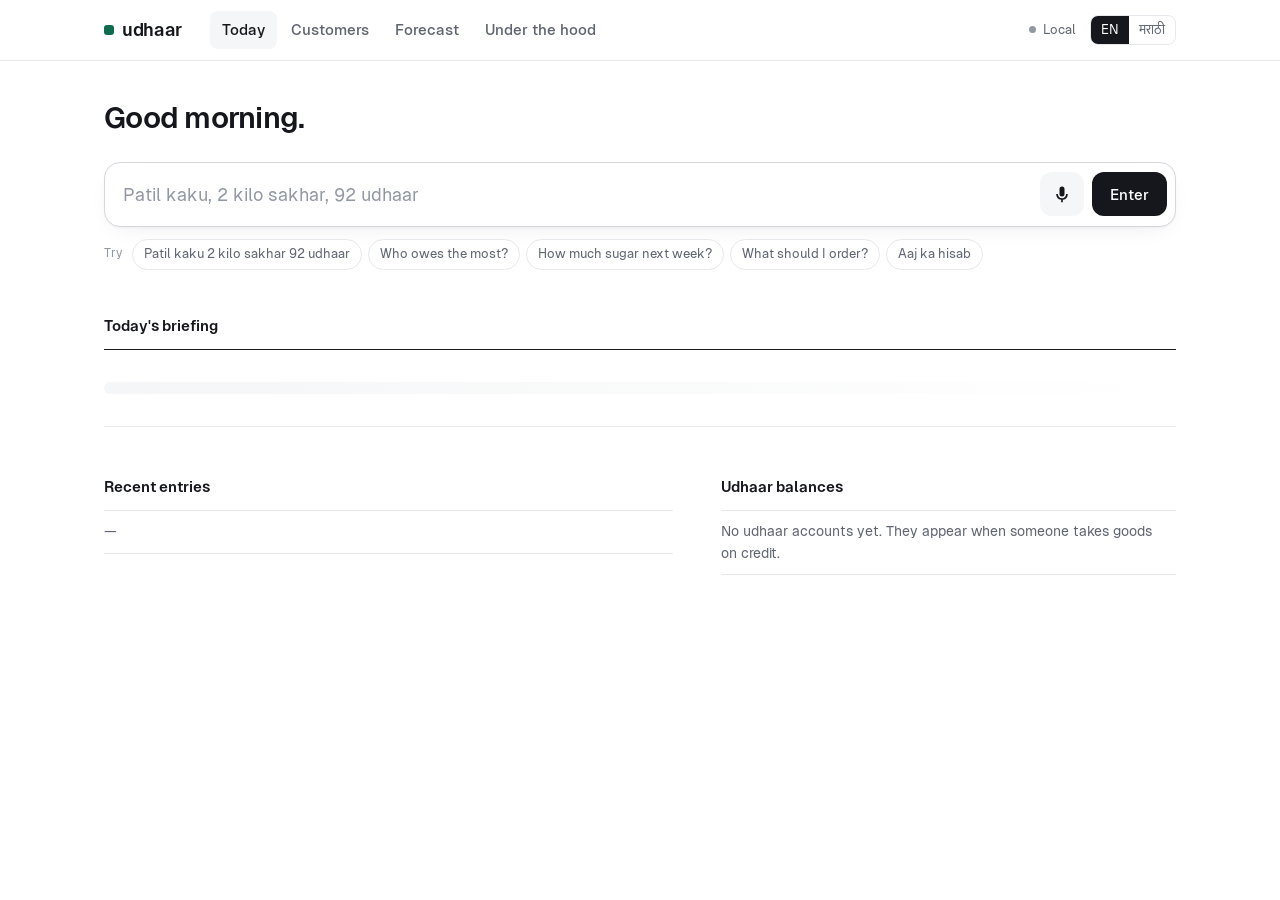
==== static/index.html @ 592fb3bd "first commit" ====
<!doctype html>
<html lang="en">
<head>
<meta charset="utf-8">
<meta name="viewport" content="width=device-width,initial-scale=1,viewport-fit=cover">
<meta name="theme-color" content="#ffffff">
<title>Udhaar</title>
<meta name="description" content="A local AI back-office for small shops. Speak entries, ask questions, get a daily briefing. Runs on the shop's own laptop.">
<link rel="icon" href="data:image/svg+xml,%3Csvg xmlns='http://www.w3.org/2000/svg' viewBox='0 0 32 32'%3E%3Crect x='6' y='6' width='20' height='20' rx='6' fill='%230F6B4F'/%3E%3C/svg%3E">
<link rel="stylesheet" href="/static/app.css">
</head>
<body>
<header class="bar">
  <div class="bar-in">
    <div class="word"><i></i>udhaar</div>
    <nav class="tabs" aria-label="Sections">
      <button data-view="today" aria-current="page" data-i18n="nav.today">Today</button>
      <button data-view="customers" data-i18n="nav.customers">Customers</button>
      <button data-view="forecast" data-i18n="nav.forecast">Forecast</button>
      <button data-view="hood" data-i18n="nav.hood">Under the hood</button>
    </nav>
    <div class="bar-r">
      <button class="local" id="localBtn" title="What runs where"><i class="dot" id="localDot"></i><span id="localText">Local</span></button>
      <div class="lang" role="group" aria-label="Language">
        <button data-lang="en" aria-pressed="true">EN</button><button data-lang="mr" aria-pressed="false">मराठी</button>
      </div>
    </div>
  </div>
</header>

<main>
  <div class="demo" id="demo" hidden data-i18n="demo"></div>

  <!-- TODAY -->
  <section class="view active" id="v-today">
    <h1 class="hello" id="hello"></h1>
    <div class="sub" id="todaySub"></div>

    <div class="cmd">
      <form id="cmd" autocomplete="off">
        <input id="q" aria-label="Write an entry or ask a question">
        <button type="button" class="mic" id="mic" aria-label="Speak">
          <svg viewBox="0 0 24 24" fill="currentColor"><path d="M12 15a3 3 0 0 0 3-3V6a3 3 0 0 0-6 0v6a3 3 0 0 0 3 3Zm5-3a5 5 0 0 1-10 0H5a7 7 0 0 0 6 6.92V22h2v-3.08A7 7 0 0 0 19 12h-2Z"/></svg>
        </button>
        <button class="go" id="goBtn" data-i18n="cmd.go">Enter</button>
      </form>
      <div class="hints" id="hints"></div>
      <div id="reply"></div>
    </div>

    <section class="brief">
      <h2 class="h"><span style="color:var(--ink);font-size:15px;font-weight:600" data-i18n="brief.title">Today's briefing</span><span id="briefMeta"></span></h2>
      <ol id="brief"><li><div class="skel" style="grid-column:1/-1"></div></li></ol>
    </section>

    <div class="two">
      <section>
        <h2 class="h"><span style="color:var(--ink);font-size:15px;font-weight:600" data-i18n="recent.title">Recent entries</span><span id="recentMeta"></span></h2>
        <ul class="list" id="recent"></ul>
      </section>
      <section>
        <h2 class="h"><span style="color:var(--ink);font-size:15px;font-weight:600" data-i18n="bal.title">Udhaar balances</span><span id="balMeta"></span></h2>
        <ul class="list bal" id="bal"></ul>
      </section>
    </div>
  </section>

  <!-- CUSTOMERS -->
  <section class="view" id="v-customers">
    <div class="cust">
      <div class="people">
        <input id="search" type="search" data-i18n-ph="cust.search">
        <div class="seg" role="group">
          <button data-sort="risk" aria-pressed="true" data-i18n="cust.risk">Risk</button>
          <button data-sort="due" aria-pressed="false" data-i18n="cust.due">Due</button>
          <button data-sort="name" aria-pressed="false" data-i18n="cust.name">Name</button>
        </div>
        <ul id="people"></ul>
      </div>
      <div id="detail"><div class="skel"></div><div class="skel"></div></div>
    </div>
  </section>

  <!-- FORECAST -->
  <section class="view" id="v-forecast">
    <div class="fc-head">
      <div><h1 class="hello" id="fcTitle"></h1><div class="sub" id="fcSub"></div></div>
      <button class="btn green" id="orderBtn" data-i18n="fc.order">Draft wholesaler order</button>
    </div>
    <div class="fc-grid">
      <div>
        <table class="t"><thead><tr id="fcHead"></tr></thead><tbody id="fcBody"></tbody></table>
        <div class="note" id="fcNote"></div>
      </div>
      <div class="stick">
        <h2 class="h" id="itemTitle"></h2>
        <div class="legend"><span><i></i><span data-i18n="fc.daily">Forecast per day</span></span><span><i class="dash"></i><span data-i18n="fc.usual">Usual day</span></span></div>
        <div id="itemChart"></div>
      </div>
    </div>
  </section>

  <!-- UNDER THE HOOD -->
  <section class="view" id="v-hood">
    <h1 class="hello" data-i18n="hood.title">What runs where</h1>
    <div class="sub" data-i18n="hood.sub">Every model is open. Everything except optional anonymous numbers stays on the shop's laptop.</div>
    <div class="steps" id="steps" style="margin-top:28px"></div>
    <div class="priv">
      <div><h2 class="h" data-i18n="hood.stays">Never leaves the laptop</h2><ul id="stays"></ul></div>
      <div><h2 class="h" data-i18n="hood.leaves">Can leave, only if you allow it</h2><ul id="leaves"></ul></div>
    </div>
    <div class="fc-grid">
      <div><h2 class="h" data-i18n="hood.bt">Tested on weeks the models never saw</h2><div id="bt"></div></div>
      <div><h2 class="h" data-i18n="hood.weeks">Week by week</h2>
        <div class="legend"><span><i></i><span data-i18n="w.cash">Cash sales</span></span><span><i style="background:var(--risk)"></i><span data-i18n="w.credit">Udhaar given</span></span><span><i style="background:var(--accent)"></i><span data-i18n="w.paid">Collected</span></span></div>
        <div id="weeks"></div></div>
    </div>
  </section>
</main>

<dialog id="dlg">
  <h3 id="dlgTitle"></h3><p id="dlgSub"></p>
  <textarea id="dlgText"></textarea>
  <div class="row"><button class="btn" id="dlgClose" data-i18n="dlg.close">Close</button><button class="btn" id="dlgCopy" data-i18n="dlg.copy">Copy</button><a class="btn green" id="dlgWa" target="_blank" rel="noopener" data-i18n="dlg.wa">Send on WhatsApp</a></div>
</dialog>
<div class="toast" id="toast" role="status"></div>
<script src="/static/app.js"></script>
</body>
</html>
---- static/app.css ----
/* Udhaar — minimal. One typeface, one accent, hairlines instead of boxes. */
@font-face{font-family:Geist;font-weight:400;font-display:swap;src:url(fonts/geist-sans-latin-400-normal.woff2) format("woff2")}
@font-face{font-family:Geist;font-weight:500;font-display:swap;src:url(fonts/geist-sans-latin-500-normal.woff2) format("woff2")}
@font-face{font-family:Geist;font-weight:600;font-display:swap;src:url(fonts/geist-sans-latin-600-normal.woff2) format("woff2")}
@font-face{font-family:Deva;font-weight:400;font-display:swap;src:url(fonts/mukta-devanagari-400-normal.woff2) format("woff2");unicode-range:U+0900-097F,U+200C-200D,U+20B9}
@font-face{font-family:Deva;font-weight:500;font-display:swap;src:url(fonts/mukta-devanagari-500-normal.woff2) format("woff2");unicode-range:U+0900-097F,U+200C-200D,U+20B9}
@font-face{font-family:Deva;font-weight:600;font-display:swap;src:url(fonts/mukta-devanagari-600-normal.woff2) format("woff2");unicode-range:U+0900-097F,U+200C-200D,U+20B9}

:root{
  --bg:#FFFFFF; --soft:#F5F6F7; --line:#E7E8EB; --line-2:#D5D7DC;
  --ink:#15171C; --ink-2:#5F6470; --ink-3:#9298A3;
  --accent:#0F6B4F; --accent-soft:#E7F2EE; --risk:#B8392B; --risk-soft:#FBEDEB; --warn:#9A6A00; --warn-soft:#FBF3E1;
  --r:12px; --font:Geist,Deva,"Segoe UI",system-ui,sans-serif;
}
*{box-sizing:border-box;margin:0;padding:0}
[hidden]{display:none!important}
html{background:var(--bg)}
body{font:15px/1.55 var(--font);color:var(--ink);-webkit-font-smoothing:antialiased;font-feature-settings:"ss01","tnum" 0}
button,input,textarea{font:inherit;color:inherit}
:focus-visible{outline:2px solid var(--accent);outline-offset:2px;border-radius:8px}
.tnum{font-variant-numeric:tabular-nums}
.muted{color:var(--ink-2)} .faint{color:var(--ink-3)}

/* ---------- top bar ---------- */
.bar{position:sticky;top:0;z-index:20;background:#ffffffe6;backdrop-filter:saturate(1.4) blur(10px);border-bottom:1px solid var(--line)}
.bar-in{max-width:1120px;margin:0 auto;padding:0 24px;height:60px;display:flex;align-items:center;gap:28px}
.word{font-weight:600;font-size:18px;letter-spacing:-.02em;display:flex;align-items:center;gap:8px}
.word i{width:10px;height:10px;border-radius:3px;background:var(--accent);display:inline-block}
nav.tabs{display:flex;gap:2px}
nav.tabs button{background:none;border:0;padding:7px 12px;border-radius:8px;color:var(--ink-2);cursor:pointer;font-weight:500}
nav.tabs button:hover{color:var(--ink);background:var(--soft)}
nav.tabs button[aria-current="page"]{color:var(--ink);background:var(--soft)}
.bar-r{margin-left:auto;display:flex;align-items:center;gap:14px}
.local{display:flex;align-items:center;gap:7px;font-size:13px;color:var(--ink-2);cursor:pointer;background:none;border:0}
.dot{width:7px;height:7px;border-radius:50%;background:var(--ink-3);flex:none}
.dot.on{background:var(--accent)} .dot.cloud{background:#C99A2E} .dot.off{background:var(--line-2)}
.lang{display:flex;border:1px solid var(--line);border-radius:8px;overflow:hidden}
.lang button{background:none;border:0;padding:4px 10px;font-size:13px;cursor:pointer;color:var(--ink-2)}
.lang button[aria-pressed="true"]{background:var(--ink);color:#fff}

main{max-width:1120px;margin:0 auto;padding:40px 24px 96px}
.view{display:none}.view.active{display:block}
.demo{font-size:13px;color:var(--ink-2);background:var(--soft);border-radius:8px;padding:8px 12px;margin-bottom:28px}
.demo b{color:var(--ink);font-weight:600}
h1.hello{font-size:30px;line-height:1.15;font-weight:600;letter-spacing:-.025em}
.sub{color:var(--ink-2);margin-top:4px}
h2.h{font-size:15px;font-weight:600;letter-spacing:-.005em;margin-bottom:12px;display:flex;justify-content:space-between;align-items:baseline;gap:12px}
h2.h span{font-weight:400;color:var(--ink-3);font-size:13px}

/* ---------- command ---------- */
.cmd{margin:26px 0 12px;position:relative}
.cmd form{display:flex;align-items:center;gap:8px;border:1px solid var(--line-2);border-radius:16px;padding:8px 8px 8px 18px;background:#fff;
  box-shadow:0 1px 2px #15171c0a,0 8px 24px -12px #15171c1f;transition:border-color .15s,box-shadow .15s}
.cmd form:focus-within{border-color:var(--ink);box-shadow:0 1px 2px #15171c0a,0 10px 28px -12px #15171c33}
.cmd input{flex:1;min-width:0;border:0;outline:0;font-size:18px;padding:10px 0;background:transparent}
.cmd input::placeholder{color:var(--ink-3)}
.mic{width:44px;height:44px;border-radius:12px;border:0;background:var(--soft);display:grid;place-items:center;cursor:pointer;flex:none;position:relative}
.mic svg{width:20px;height:20px}
.mic:hover{background:var(--line)}
.mic.rec{background:var(--risk);color:#fff}
.mic.rec::after{content:"";position:absolute;inset:-4px;border-radius:15px;border:2px solid var(--risk);opacity:.5;animation:ring 1.2s ease-out infinite}
@keyframes ring{to{inset:-10px;opacity:0}}
.go{height:44px;padding:0 18px;border-radius:12px;border:0;background:var(--ink);color:#fff;font-weight:500;cursor:pointer;flex:none}
.go:disabled{opacity:.4;cursor:default}
.hints{display:flex;gap:6px;flex-wrap:wrap;margin-top:12px}
.hints button{border:1px solid var(--line);background:#fff;border-radius:999px;padding:4px 11px;font-size:13px;color:var(--ink-2);cursor:pointer}
.hints button:hover{border-color:var(--line-2);color:var(--ink)}
.hints .k{font-size:12px;color:var(--ink-3);padding:5px 4px 0 0}

/* response */
.reply{margin-top:18px;border:1px solid var(--line);border-radius:var(--r);padding:16px 18px;animation:in .22s ease-out}
@keyframes in{from{opacity:0;transform:translateY(4px)}}
.reply .q{font-size:13px;color:var(--ink-3);margin-bottom:6px;display:flex;justify-content:space-between;gap:12px}
.reply .a{font-size:17px;line-height:1.45}
.reply table{width:100%;border-collapse:collapse;margin-top:10px;font-size:14px}
.reply td{padding:7px 0;border-top:1px solid var(--line)}
.reply td:not(:first-child){text-align:right}
.reply .acts{display:flex;gap:8px;margin-top:12px}
.entry-line{display:flex;align-items:center;gap:10px;flex-wrap:wrap;font-size:16px}
.chip{display:inline-flex;align-items:center;gap:5px;font-size:13px;border-radius:6px;padding:2px 8px;background:var(--soft);color:var(--ink-2)}
.tag{font-size:12px;font-weight:500;border-radius:6px;padding:2px 7px}
.tag.credit{background:var(--risk-soft);color:var(--risk)} .tag.payment{background:var(--accent-soft);color:var(--accent)} .tag.sale{background:var(--soft);color:var(--ink-2)}
.btn{border:1px solid var(--line-2);background:#fff;border-radius:9px;padding:7px 13px;font-weight:500;cursor:pointer;font-size:14px;white-space:nowrap;text-decoration:none;display:inline-block;color:var(--ink)}
.btn:hover{border-color:var(--ink)}
.btn.primary{background:var(--ink);color:#fff;border-color:var(--ink)}
.btn.green{background:var(--accent);border-color:var(--accent);color:#fff}
.btn.link{border:0;padding:7px 4px;color:var(--ink-2)}
.btn.link:hover{color:var(--ink)}

/* ---------- briefing ---------- */
.brief{margin-top:44px}
.brief ol{list-style:none;border-top:1px solid var(--ink)}
.brief li{display:grid;grid-template-columns:110px 1fr auto;gap:20px;align-items:start;padding:18px 0;border-bottom:1px solid var(--line)}
.brief .kind{font-size:13px;color:var(--ink-3);padding-top:2px}
.brief .t{font-size:17px;font-weight:500;letter-spacing:-.01em}
.brief .b{color:var(--ink-2);margin-top:2px}
.brief .names{display:flex;gap:6px;flex-wrap:wrap;margin-top:8px}
.brief .names button{border:0;background:var(--soft);border-radius:6px;padding:2px 8px;font-size:13px;cursor:pointer}
.brief .names button:hover{background:var(--line)}

.two{display:grid;grid-template-columns:1.25fr 1fr;gap:48px;margin-top:48px}
.list{list-style:none;border-top:1px solid var(--line)}
.list li{display:grid;grid-template-columns:52px 1fr auto;gap:12px;align-items:baseline;padding:10px 0;border-bottom:1px solid var(--line);font-size:14px}
.list .time{color:var(--ink-3);font-size:13px}
.list .nm{font-weight:500}
.list .what{color:var(--ink-2)}
.list .amt{font-weight:500;text-align:right}
.amt.credit{color:var(--risk)} .amt.payment{color:var(--accent)}
.list li .x{opacity:0;border:0;background:none;color:var(--ink-3);cursor:pointer;margin-left:8px}
.list li:hover .x{opacity:1}
.bal li{grid-template-columns:1fr auto auto;cursor:pointer}
.bal li:hover .nm{text-decoration:underline;text-underline-offset:3px;text-decoration-color:var(--line-2)}
.pill{font-size:12px;font-weight:500;border-radius:999px;padding:1px 8px;white-space:nowrap}
.pill.high{background:var(--risk-soft);color:var(--risk)} .pill.watch{background:var(--warn-soft);color:var(--warn)} .pill.ok{background:var(--accent-soft);color:var(--accent)}
.empty{padding:24px 0;color:var(--ink-2)}

/* ---------- customers ---------- */
.cust{display:grid;grid-template-columns:300px 1fr;gap:48px;align-items:start}
.people{position:sticky;top:84px}
.people input{width:100%;border:1px solid var(--line-2);border-radius:10px;padding:9px 12px;margin-bottom:10px}
.seg{display:flex;gap:4px;margin-bottom:10px}
.seg button{border:1px solid var(--line);background:#fff;border-radius:7px;padding:3px 10px;font-size:13px;cursor:pointer;color:var(--ink-2)}
.seg button[aria-pressed="true"]{background:var(--ink);border-color:var(--ink);color:#fff}
.people ul{list-style:none;max-height:calc(100vh - 220px);overflow:auto;border-top:1px solid var(--line)}
.people li button{width:100%;display:flex;align-items:center;gap:10px;text-align:left;border:0;background:none;padding:10px 8px;border-bottom:1px solid var(--line);cursor:pointer}
.people li button:hover{background:var(--soft)}
.people li button[aria-current="true"]{background:var(--soft)}
.people .pn{flex:1;font-weight:500}
.people .pd{font-variant-numeric:tabular-nums}
.d-head{display:flex;justify-content:space-between;align-items:flex-end;gap:20px;flex-wrap:wrap;padding-bottom:20px;border-bottom:1px solid var(--line)}
.d-head h1{font-size:30px;font-weight:600;letter-spacing:-.025em;line-height:1.1}
.d-due{text-align:right}
.d-due span{font-size:13px;color:var(--ink-2)}
.d-due b{display:block;font-size:30px;font-weight:600;letter-spacing:-.02em}
.risk{display:grid;grid-template-columns:auto 1fr;gap:28px;padding:24px 0;border-bottom:1px solid var(--line)}
.score b{display:block;font-size:44px;font-weight:600;letter-spacing:-.03em;line-height:1}
.score span{font-size:13px;color:var(--ink-2);display:block;max-width:160px;margin-top:6px}
.meter{height:6px;border-radius:99px;background:var(--soft);margin-top:12px;width:160px;overflow:hidden}
.meter i{display:block;height:100%;border-radius:99px}
.why h3{font-size:13px;font-weight:500;color:var(--ink-3);margin-bottom:6px}
.why ul{list-style:none;display:grid;gap:6px}
.why li{display:flex;gap:10px}
.why li::before{content:"";width:6px;height:6px;border-radius:50%;margin-top:9px;flex:none;background:var(--ink-3)}
.why li.bad::before{background:var(--risk)} .why li.good::before{background:var(--accent)}
.why .note{font-size:12px;color:var(--ink-3);margin-top:10px}
.facts{display:flex;gap:40px;padding:20px 0;flex-wrap:wrap}
.facts div{font-size:13px;color:var(--ink-2)}
.facts b{display:block;font-size:20px;font-weight:600;color:var(--ink);letter-spacing:-.01em}
.d-actions{display:flex;gap:8px;margin:4px 0 24px}
svg.chart{width:100%;height:auto;display:block;overflow:visible}
svg.chart text{font:12px var(--font);fill:var(--ink-3)}
.sect{margin-top:28px}

/* ---------- forecast ---------- */
.fc-head{display:flex;justify-content:space-between;align-items:flex-end;gap:20px;flex-wrap:wrap;margin-bottom:28px}
.fc-grid{display:grid;grid-template-columns:1.2fr 1fr;gap:48px;align-items:start}
table.t{width:100%;border-collapse:collapse;font-size:14px}
table.t th{font-weight:500;color:var(--ink-3);font-size:12px;text-align:right;padding:8px 10px;border-bottom:1px solid var(--ink)}
table.t th:first-child,table.t td:first-child{text-align:left;padding-left:0}
table.t td{padding:10px;border-bottom:1px solid var(--line);text-align:right}
table.t tbody tr{cursor:pointer}
table.t tbody tr:hover td{background:var(--soft)}
table.t tr[aria-selected="true"] td{background:var(--soft)}
table.t td.item{text-transform:capitalize;font-weight:500}
.up{color:var(--accent);font-weight:500} .down{color:var(--ink-3)}
.stick{position:sticky;top:84px}
.legend{display:flex;gap:16px;font-size:12px;color:var(--ink-2);margin:0 0 8px}
.legend i{display:inline-block;width:14px;height:2px;margin-right:6px;vertical-align:middle;background:var(--ink)}
.legend i.dash{background:repeating-linear-gradient(90deg,var(--ink-3) 0 4px,transparent 4px 7px)}
.note{font-size:12px;color:var(--ink-3);margin-top:10px}

/* ---------- under the hood ---------- */
.steps{display:grid;grid-template-columns:repeat(5,1fr);border-top:1px solid var(--ink);margin-bottom:48px}
.step{padding:16px 16px 18px 0;border-right:1px solid var(--line);margin-right:16px}
.step:last-child{border-right:0}
.step .w{display:flex;align-items:center;gap:6px;font-size:12px;color:var(--ink-3)}
.step h3{font-size:16px;font-weight:600;margin:8px 0 2px}
.step p{font-size:13px;color:var(--ink-2)}
.priv{display:grid;grid-template-columns:1fr 1fr;gap:48px;margin-bottom:48px}
.priv ul{list-style:none;border-top:1px solid var(--line)}
.priv li{padding:11px 0;border-bottom:1px solid var(--line);color:var(--ink-2)}
.priv li b{color:var(--ink);font-weight:500}
.priv code{font:12px ui-monospace,Consolas,monospace;background:var(--soft);padding:1px 5px;border-radius:4px}
.best{color:var(--accent);font-weight:600}
table.t caption{caption-side:bottom;text-align:left;font-size:12px;color:var(--ink-3);padding-top:8px}
table.t.static tbody tr{cursor:default}
table.t.static tbody tr:hover td{background:none}

/* ---------- dialog / toast ---------- */
dialog{border:0;border-radius:16px;padding:22px;width:min(460px,calc(100% - 32px));color:var(--ink);box-shadow:0 30px 70px -20px #15171c66}
dialog::backdrop{background:#15171c55}
dialog h3{font-size:18px;font-weight:600}
dialog p{color:var(--ink-2);font-size:13px;margin-top:2px}
dialog textarea{width:100%;min-height:150px;border:1px solid var(--line-2);border-radius:10px;padding:12px;margin:14px 0;resize:vertical;font-size:15px;line-height:1.5}
dialog .row{display:flex;justify-content:flex-end;gap:8px}
.toast{position:fixed;left:50%;bottom:24px;transform:translate(-50%,12px);opacity:0;pointer-events:none;background:var(--ink);color:#fff;padding:9px 14px;border-radius:10px;font-size:14px;transition:.18s;z-index:50;display:flex;align-items:center;gap:12px}
.toast.show{opacity:1;transform:translate(-50%,0);pointer-events:auto}
.toast button{background:none;border:0;color:#9FE3C9;font-weight:500;cursor:pointer}
.skel{height:12px;border-radius:6px;background:linear-gradient(90deg,var(--soft),#fff,var(--soft));background-size:200% 100%;animation:sh 1.2s infinite;margin:14px 0}
@keyframes sh{to{background-position:-200% 0}}

/* ---------- responsive ---------- */
@media (max-width:980px){
  .two,.fc-grid,.priv{grid-template-columns:1fr;gap:36px}
  .cust{grid-template-columns:1fr;gap:28px}
  .people{position:static} .people ul{max-height:320px}
  .steps{grid-template-columns:1fr}
  .step{border-right:0;border-bottom:1px solid var(--line);margin-right:0}
  .stick{position:static}
}
@media (max-width:720px){
  .bar{backdrop-filter:none;background:#fff} /* a filter would trap the fixed tab bar inside the header */
  .bar-in{padding:0 16px;gap:12px}
  nav.tabs{position:fixed;left:0;right:0;bottom:0;background:#fff;border-top:1px solid var(--line);padding:6px 8px calc(6px + env(safe-area-inset-bottom));justify-content:space-around;z-index:30}
  nav.tabs button{font-size:13px;padding:8px 6px}
  .local span{display:none}
  main{padding:24px 16px 110px}
  h1.hello{font-size:24px}
  .cmd input{font-size:16px}
  .go{display:none}
  .brief li{grid-template-columns:1fr;gap:6px}
  .brief li .act{margin-top:6px}
  .risk{grid-template-columns:1fr}
  .d-due{text-align:left}
}
@media (prefers-reduced-motion:reduce){*,*::before,*::after{animation:none!important;transition:none!important}}
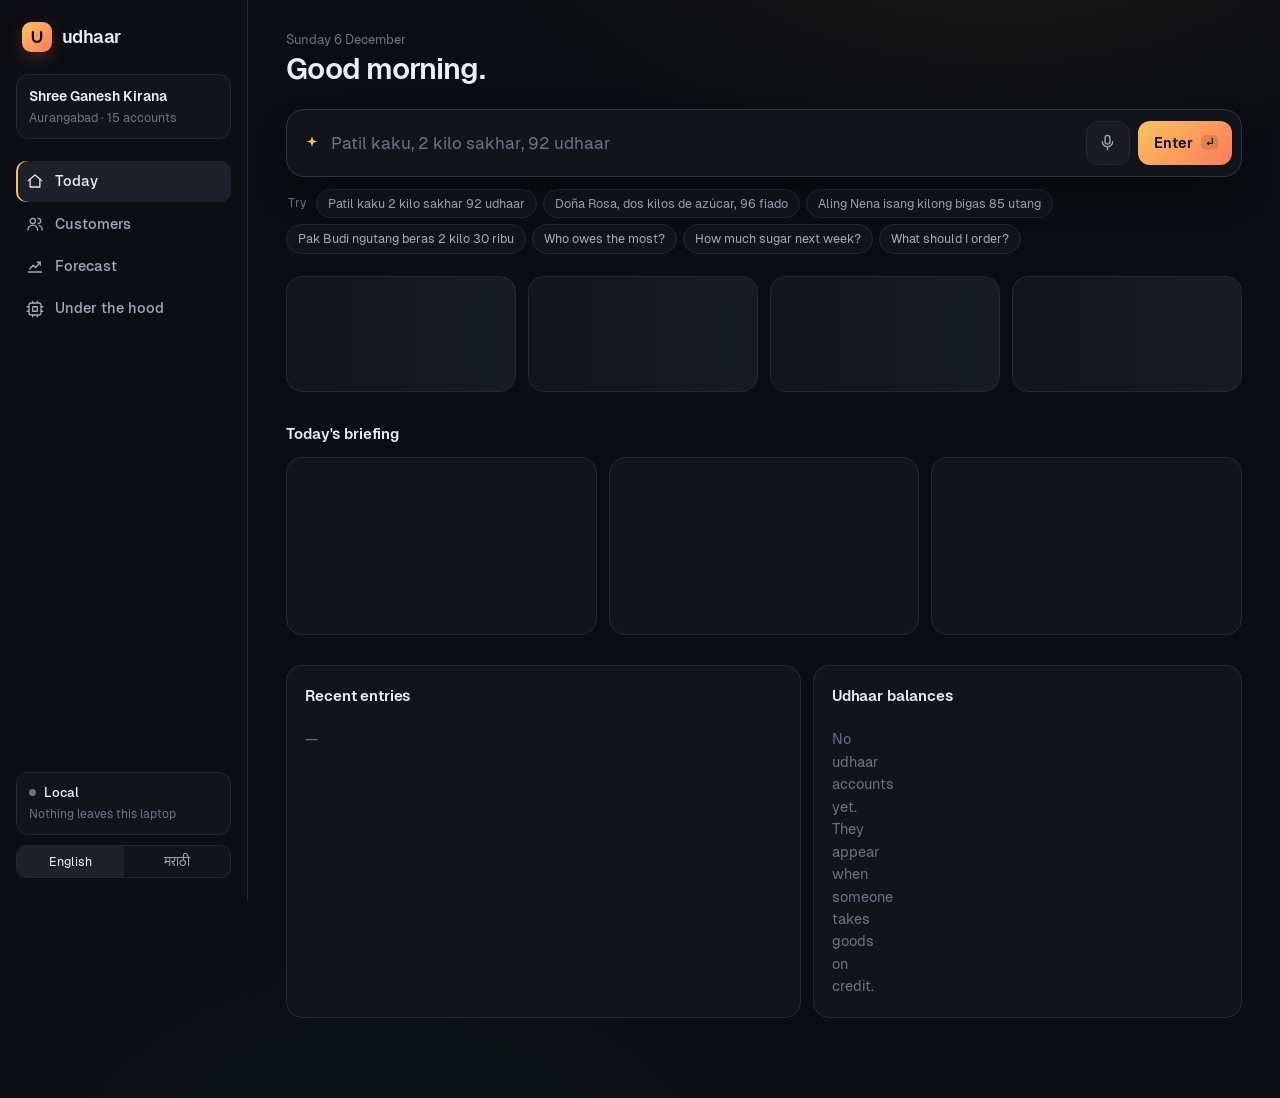
==== commit 8cfba12e: "Udhaar: voice khata for kirana shops" ====
--- a/static/index.html
+++ b/static/index.html
@@ -3,125 +3,156 @@
 <head>
 <meta charset="utf-8">
 <meta name="viewport" content="width=device-width,initial-scale=1,viewport-fit=cover">
-<meta name="theme-color" content="#ffffff">
+<meta name="theme-color" content="#0B0D12">
+<meta name="color-scheme" content="dark">
 <title>Udhaar</title>
-<meta name="description" content="A local AI back-office for small shops. Speak entries, ask questions, get a daily briefing. Runs on the shop's own laptop.">
-<link rel="icon" href="data:image/svg+xml,%3Csvg xmlns='http://www.w3.org/2000/svg' viewBox='0 0 32 32'%3E%3Crect x='6' y='6' width='20' height='20' rx='6' fill='%230F6B4F'/%3E%3C/svg%3E">
+<meta name="description" content="A local AI back-office for the world's corner shops. Speak entries, ask questions, get a daily briefing. Runs on the shop's own laptop.">
+<link rel="icon" href="data:image/svg+xml,%3Csvg xmlns='http://www.w3.org/2000/svg' viewBox='0 0 32 32'%3E%3Cdefs%3E%3ClinearGradient id='g' x1='0' y1='0' x2='1' y2='1'%3E%3Cstop offset='0' stop-color='%23F7C35F'/%3E%3Cstop offset='1' stop-color='%23FF7A59'/%3E%3C/linearGradient%3E%3C/defs%3E%3Crect width='32' height='32' rx='9' fill='url(%23g)'/%3E%3Cpath d='M10 9v8a6 6 0 0 0 12 0V9' fill='none' stroke='%230B0D12' stroke-width='3.2' stroke-linecap='round'/%3E%3C/svg%3E">
 <link rel="stylesheet" href="/static/app.css">
 </head>
 <body>
-<header class="bar">
-  <div class="bar-in">
-    <div class="word"><i></i>udhaar</div>
+<div class="app">
+  <!-- SIDEBAR -->
+  <aside class="side">
+    <div class="brand">
+      <span class="logo" aria-hidden="true"><svg viewBox="0 0 32 32"><path d="M10 9v8a6 6 0 0 0 12 0V9"/></svg></span>
+      <span class="wordmark">udhaar</span>
+    </div>
+
+    <div class="shop">
+      <div class="shop-name" id="shopName">Shree Ganesh Kirana</div>
+      <div class="shop-meta" id="shopMeta">Aurangabad · 15 accounts</div>
+    </div>
+
     <nav class="tabs" aria-label="Sections">
-      <button data-view="today" aria-current="page" data-i18n="nav.today">Today</button>
-      <button data-view="customers" data-i18n="nav.customers">Customers</button>
-      <button data-view="forecast" data-i18n="nav.forecast">Forecast</button>
-      <button data-view="hood" data-i18n="nav.hood">Under the hood</button>
+      <button data-view="today" aria-current="page"><svg viewBox="0 0 24 24"><path d="M3 11.5 12 4l9 7.5"/><path d="M5.5 10v10h13V10"/></svg><span data-i18n="nav.today">Today</span></button>
+      <button data-view="customers"><svg viewBox="0 0 24 24"><circle cx="9" cy="8" r="3.5"/><path d="M2.5 20a6.5 6.5 0 0 1 13 0"/><path d="M16 4.5a3.5 3.5 0 0 1 0 7M18 14a6 6 0 0 1 3.5 6"/></svg><span data-i18n="nav.customers">Customers</span></button>
+      <button data-view="forecast"><svg viewBox="0 0 24 24"><path d="M3 20h18"/><path d="M5 16l4.5-5 3.5 3 6-7"/><path d="M15 7h4v4"/></svg><span data-i18n="nav.forecast">Forecast</span></button>
+      <button data-view="hood"><svg viewBox="0 0 24 24"><rect x="4" y="4" width="16" height="16" rx="3"/><path d="M9 9h6v6H9zM9 1.5V4M15 1.5V4M9 20v2.5M15 20v2.5M1.5 9H4M1.5 15H4M20 9h2.5M20 15h2.5"/></svg><span data-i18n="nav.hood">Under the hood</span></button>
     </nav>
-    <div class="bar-r">
-      <button class="local" id="localBtn" title="What runs where"><i class="dot" id="localDot"></i><span id="localText">Local</span></button>
+
+    <div class="side-foot">
+      <button class="engine" id="localBtn" title="What runs where">
+        <span class="engine-row"><i class="dot" id="localDot"></i><span id="localText">Local</span></span>
+        <span class="engine-sub" id="engineSub">Nothing leaves this laptop</span>
+      </button>
       <div class="lang" role="group" aria-label="Language">
-        <button data-lang="en" aria-pressed="true">EN</button><button data-lang="mr" aria-pressed="false">मराठी</button>
+        <button data-lang="en" aria-pressed="true">English</button><button data-lang="mr" aria-pressed="false">मराठी</button>
       </div>
     </div>
-  </div>
-</header>
+  </aside>
 
-<main>
-  <div class="demo" id="demo" hidden data-i18n="demo"></div>
+  <main>
+    <div class="demo" id="demo" hidden data-i18n="demo"></div>
 
-  <!-- TODAY -->
-  <section class="view active" id="v-today">
-    <h1 class="hello" id="hello"></h1>
-    <div class="sub" id="todaySub"></div>
+    <!-- TODAY -->
+    <section class="view active" id="v-today">
+      <header class="head">
+        <div>
+          <div class="date" id="today"></div>
+          <h1 class="hello" id="hello"></h1>
+        </div>
+        <div class="chips" id="headChips"></div>
+      </header>
 
-    <div class="cmd">
-      <form id="cmd" autocomplete="off">
-        <input id="q" aria-label="Write an entry or ask a question">
-        <button type="button" class="mic" id="mic" aria-label="Speak">
-          <svg viewBox="0 0 24 24" fill="currentColor"><path d="M12 15a3 3 0 0 0 3-3V6a3 3 0 0 0-6 0v6a3 3 0 0 0 3 3Zm5-3a5 5 0 0 1-10 0H5a7 7 0 0 0 6 6.92V22h2v-3.08A7 7 0 0 0 19 12h-2Z"/></svg>
-        </button>
-        <button class="go" id="goBtn" data-i18n="cmd.go">Enter</button>
-      </form>
-      <div class="hints" id="hints"></div>
+      <div class="cmd" id="cmdWrap">
+        <form id="cmd" autocomplete="off">
+          <span class="spark" aria-hidden="true"><svg viewBox="0 0 24 24"><path d="M12 3l1.8 5.2L19 10l-5.2 1.8L12 17l-1.8-5.2L5 10l5.2-1.8z"/></svg></span>
+          <input id="q" aria-label="Write an entry or ask a question">
+          <button type="button" class="mic" id="mic" aria-label="Speak">
+            <svg viewBox="0 0 24 24"><rect x="9" y="3" width="6" height="11" rx="3"/><path d="M5.5 11a6.5 6.5 0 0 0 13 0M12 17.5V21"/></svg>
+            <span class="bars" aria-hidden="true"><i></i><i></i><i></i><i></i></span>
+          </button>
+          <button class="go" id="goBtn"><span data-i18n="cmd.go">Enter</span><kbd>↵</kbd></button>
+        </form>
+        <div class="hints" id="hints"></div>
+      </div>
       <div id="reply"></div>
-    </div>
 
-    <section class="brief">
-      <h2 class="h"><span style="color:var(--ink);font-size:15px;font-weight:600" data-i18n="brief.title">Today's briefing</span><span id="briefMeta"></span></h2>
-      <ol id="brief"><li><div class="skel" style="grid-column:1/-1"></div></li></ol>
+      <div class="kpis" id="kpis">
+        <div class="kpi skel-k"></div><div class="kpi skel-k"></div><div class="kpi skel-k"></div><div class="kpi skel-k"></div>
+      </div>
+
+      <section class="block">
+        <div class="block-h"><h2 data-i18n="brief.title">Today's briefing</h2><span class="muted" id="briefMeta"></span></div>
+        <div class="brief" id="brief"><div class="card skel-k"></div><div class="card skel-k"></div><div class="card skel-k"></div></div>
+      </section>
+
+      <div class="two">
+        <section class="card pad">
+          <div class="block-h"><h2 data-i18n="recent.title">Recent entries</h2><span class="muted" id="recentMeta"></span></div>
+          <ul class="feed" id="recent"></ul>
+        </section>
+        <section class="card pad">
+          <div class="block-h"><h2 data-i18n="bal.title">Udhaar balances</h2><span class="muted" id="balMeta"></span></div>
+          <ul class="bal" id="bal"></ul>
+        </section>
+      </div>
     </section>
 
-    <div class="two">
-      <section>
-        <h2 class="h"><span style="color:var(--ink);font-size:15px;font-weight:600" data-i18n="recent.title">Recent entries</span><span id="recentMeta"></span></h2>
-        <ul class="list" id="recent"></ul>
-      </section>
-      <section>
-        <h2 class="h"><span style="color:var(--ink);font-size:15px;font-weight:600" data-i18n="bal.title">Udhaar balances</span><span id="balMeta"></span></h2>
-        <ul class="list bal" id="bal"></ul>
-      </section>
-    </div>
-  </section>
+    <!-- CUSTOMERS -->
+    <section class="view" id="v-customers">
+      <header class="head"><div><div class="date" data-i18n="cust.kicker">Credit accounts</div><h1 class="hello" data-i18n="nav.customers">Customers</h1></div></header>
+      <div class="cust">
+        <div class="card people">
+          <div class="search"><svg viewBox="0 0 24 24"><circle cx="11" cy="11" r="6.5"/><path d="m20 20-4.2-4.2"/></svg><input id="search" type="search" data-i18n-ph="cust.search"></div>
+          <div class="seg" role="group">
+            <button data-sort="risk" aria-pressed="true" data-i18n="cust.risk">Risk</button>
+            <button data-sort="due" aria-pressed="false" data-i18n="cust.due">Due</button>
+            <button data-sort="name" aria-pressed="false" data-i18n="cust.name">Name</button>
+          </div>
+          <ul id="people"></ul>
+        </div>
+        <div class="card pad-l" id="detail"><div class="skel"></div><div class="skel"></div></div>
+      </div>
+    </section>
 
-  <!-- CUSTOMERS -->
-  <section class="view" id="v-customers">
-    <div class="cust">
-      <div class="people">
-        <input id="search" type="search" data-i18n-ph="cust.search">
-        <div class="seg" role="group">
-          <button data-sort="risk" aria-pressed="true" data-i18n="cust.risk">Risk</button>
-          <button data-sort="due" aria-pressed="false" data-i18n="cust.due">Due</button>
-          <button data-sort="name" aria-pressed="false" data-i18n="cust.name">Name</button>
+    <!-- FORECAST -->
+    <section class="view" id="v-forecast">
+      <header class="head">
+        <div><div class="date" data-i18n="fc.kicker">Stock plan · TabPFN</div><h1 class="hello" id="fcTitle"></h1><div class="sub" id="fcSub"></div></div>
+        <button class="btn primary" id="orderBtn"><svg viewBox="0 0 24 24"><path d="M4 5h2l2 11h10l2-8H7"/><circle cx="10" cy="20" r="1.3"/><circle cx="17" cy="20" r="1.3"/></svg><span data-i18n="fc.order">Draft wholesaler order</span></button>
+      </header>
+      <div class="fc-grid">
+        <div class="card">
+          <table class="t"><thead><tr id="fcHead"></tr></thead><tbody id="fcBody"></tbody></table>
+          <div class="note pad-x" id="fcNote"></div>
         </div>
-        <ul id="people"></ul>
+        <div class="card pad stick">
+          <div class="block-h"><h2 id="itemTitle"></h2></div>
+          <div class="legend"><span><i class="lg-f"></i><span data-i18n="fc.daily">Forecast per day</span></span><span><i class="dash"></i><span data-i18n="fc.usual">Usual day</span></span></div>
+          <div id="itemChart"></div>
+        </div>
       </div>
-      <div id="detail"><div class="skel"></div><div class="skel"></div></div>
-    </div>
-  </section>
+    </section>
 
-  <!-- FORECAST -->
-  <section class="view" id="v-forecast">
-    <div class="fc-head">
-      <div><h1 class="hello" id="fcTitle"></h1><div class="sub" id="fcSub"></div></div>
-      <button class="btn green" id="orderBtn" data-i18n="fc.order">Draft wholesaler order</button>
-    </div>
-    <div class="fc-grid">
-      <div>
-        <table class="t"><thead><tr id="fcHead"></tr></thead><tbody id="fcBody"></tbody></table>
-        <div class="note" id="fcNote"></div>
+    <!-- UNDER THE HOOD -->
+    <section class="view" id="v-hood">
+      <header class="head"><div><div class="date" data-i18n="hood.kicker">Open models, one laptop</div><h1 class="hello" data-i18n="hood.title">What runs where</h1><div class="sub" data-i18n="hood.sub"></div></div></header>
+      <div class="steps" id="steps"></div>
+      <div class="priv">
+        <div class="card pad"><div class="block-h"><h2 data-i18n="hood.stays">Never leaves the laptop</h2></div><ul class="plist" id="stays"></ul></div>
+        <div class="card pad"><div class="block-h"><h2 data-i18n="hood.leaves">Can leave, only if you allow it</h2></div><ul class="plist" id="leaves"></ul></div>
       </div>
-      <div class="stick">
-        <h2 class="h" id="itemTitle"></h2>
-        <div class="legend"><span><i></i><span data-i18n="fc.daily">Forecast per day</span></span><span><i class="dash"></i><span data-i18n="fc.usual">Usual day</span></span></div>
-        <div id="itemChart"></div>
+      <div class="fc-grid">
+        <div class="card pad"><div class="block-h"><h2 data-i18n="hood.bt">Tested on weeks the models never saw</h2></div><div id="bt"></div></div>
+        <div class="card pad"><div class="block-h"><h2 data-i18n="hood.weeks">Week by week</h2></div>
+          <div class="legend"><span><i style="background:var(--ink-2)"></i><span data-i18n="w.cash">Cash sales</span></span><span><i style="background:var(--risk)"></i><span data-i18n="w.credit">Udhaar given</span></span><span><i style="background:var(--accent)"></i><span data-i18n="w.paid">Collected</span></span></div>
+          <div id="weeks"></div></div>
       </div>
-    </div>
-  </section>
-
-  <!-- UNDER THE HOOD -->
-  <section class="view" id="v-hood">
-    <h1 class="hello" data-i18n="hood.title">What runs where</h1>
-    <div class="sub" data-i18n="hood.sub">Every model is open. Everything except optional anonymous numbers stays on the shop's laptop.</div>
-    <div class="steps" id="steps" style="margin-top:28px"></div>
-    <div class="priv">
-      <div><h2 class="h" data-i18n="hood.stays">Never leaves the laptop</h2><ul id="stays"></ul></div>
-      <div><h2 class="h" data-i18n="hood.leaves">Can leave, only if you allow it</h2><ul id="leaves"></ul></div>
-    </div>
-    <div class="fc-grid">
-      <div><h2 class="h" data-i18n="hood.bt">Tested on weeks the models never saw</h2><div id="bt"></div></div>
-      <div><h2 class="h" data-i18n="hood.weeks">Week by week</h2>
-        <div class="legend"><span><i></i><span data-i18n="w.cash">Cash sales</span></span><span><i style="background:var(--risk)"></i><span data-i18n="w.credit">Udhaar given</span></span><span><i style="background:var(--accent)"></i><span data-i18n="w.paid">Collected</span></span></div>
-        <div id="weeks"></div></div>
-    </div>
-  </section>
-</main>
+    </section>
+  </main>
+</div>
 
 <dialog id="dlg">
-  <h3 id="dlgTitle"></h3><p id="dlgSub"></p>
+  <div class="dlg-h"><h3 id="dlgTitle"></h3>
+    <select id="dlgLang" aria-label="Reminder language">
+      <option value="marathi">मराठी</option><option value="hindi">हिंदी</option><option value="english">English</option>
+      <option value="spanish">Español</option><option value="filipino">Filipino</option><option value="indonesian">Bahasa Indonesia</option>
+    </select></div>
+  <p id="dlgSub"></p>
   <textarea id="dlgText"></textarea>
-  <div class="row"><button class="btn" id="dlgClose" data-i18n="dlg.close">Close</button><button class="btn" id="dlgCopy" data-i18n="dlg.copy">Copy</button><a class="btn green" id="dlgWa" target="_blank" rel="noopener" data-i18n="dlg.wa">Send on WhatsApp</a></div>
+  <div class="row"><button class="btn" id="dlgClose" data-i18n="dlg.close">Close</button><button class="btn" id="dlgCopy" data-i18n="dlg.copy">Copy</button><a class="btn wa" id="dlgWa" target="_blank" rel="noopener"><svg viewBox="0 0 24 24"><path d="M4 20l1.3-4A8 8 0 1 1 8 18.7z"/></svg><span data-i18n="dlg.wa">Send on WhatsApp</span></a></div>
 </dialog>
 <div class="toast" id="toast" role="status"></div>
 <script src="/static/app.js"></script>
--- a/static/app.css
+++ b/static/app.css
@@ -1,4 +1,4 @@
-/* Udhaar — minimal. One typeface, one accent, hairlines instead of boxes. */
+/* Udhaar — dark, quiet, one warm accent. The glow is reserved for the command bar: it's where the AI lives. */
 @font-face{font-family:Geist;font-weight:400;font-display:swap;src:url(fonts/geist-sans-latin-400-normal.woff2) format("woff2")}
 @font-face{font-family:Geist;font-weight:500;font-display:swap;src:url(fonts/geist-sans-latin-500-normal.woff2) format("woff2")}
 @font-face{font-family:Geist;font-weight:600;font-display:swap;src:url(fonts/geist-sans-latin-600-normal.woff2) format("woff2")}
@@ -7,220 +7,343 @@
 @font-face{font-family:Deva;font-weight:600;font-display:swap;src:url(fonts/mukta-devanagari-600-normal.woff2) format("woff2");unicode-range:U+0900-097F,U+200C-200D,U+20B9}
 
 :root{
-  --bg:#FFFFFF; --soft:#F5F6F7; --line:#E7E8EB; --line-2:#D5D7DC;
-  --ink:#15171C; --ink-2:#5F6470; --ink-3:#9298A3;
-  --accent:#0F6B4F; --accent-soft:#E7F2EE; --risk:#B8392B; --risk-soft:#FBEDEB; --warn:#9A6A00; --warn-soft:#FBF3E1;
-  --r:12px; --font:Geist,Deva,"Segoe UI",system-ui,sans-serif;
+  --bg:#0B0D12; --panel:#11141B; --panel-2:#171B24; --soft:#1C212C; --line:#222837; --line-2:#2F3648;
+  --ink:#ECEEF4; --ink-2:#A2A9BA; --ink-3:#6B7286;
+  --brand:#F7C35F; --brand-2:#FF7A59;
+  --accent:#3DD6A3; --accent-soft:#3DD6A31a;
+  --risk:#FF6B6B; --risk-soft:#FF6B6B1c; --warn:#F7C35F; --warn-soft:#F7C35F1c;
+  --r:16px; --font:Geist,Deva,"Segoe UI",system-ui,sans-serif;
+  --ease:cubic-bezier(.2,.8,.2,1);
 }
 *{box-sizing:border-box;margin:0;padding:0}
 [hidden]{display:none!important}
-html{background:var(--bg)}
-body{font:15px/1.55 var(--font);color:var(--ink);-webkit-font-smoothing:antialiased;font-feature-settings:"ss01","tnum" 0}
-button,input,textarea{font:inherit;color:inherit}
-:focus-visible{outline:2px solid var(--accent);outline-offset:2px;border-radius:8px}
+html{background:var(--bg);color-scheme:dark}
+body{font:14.5px/1.55 var(--font);color:var(--ink);-webkit-font-smoothing:antialiased;min-height:100vh;
+  background:
+    radial-gradient(900px 520px at 78% -12%, #F7C35F14, transparent 60%),
+    radial-gradient(700px 500px at 30% 110%, #3DD6A30d, transparent 60%),
+    var(--bg)}
+button,input,textarea,select{font:inherit;color:inherit}
+svg{fill:none;stroke:currentColor;stroke-width:1.7;stroke-linecap:round;stroke-linejoin:round}
+:focus-visible{outline:2px solid var(--brand);outline-offset:2px;border-radius:8px}
 .tnum{font-variant-numeric:tabular-nums}
-.muted{color:var(--ink-2)} .faint{color:var(--ink-3)}
-
-/* ---------- top bar ---------- */
-.bar{position:sticky;top:0;z-index:20;background:#ffffffe6;backdrop-filter:saturate(1.4) blur(10px);border-bottom:1px solid var(--line)}
-.bar-in{max-width:1120px;margin:0 auto;padding:0 24px;height:60px;display:flex;align-items:center;gap:28px}
-.word{font-weight:600;font-size:18px;letter-spacing:-.02em;display:flex;align-items:center;gap:8px}
-.word i{width:10px;height:10px;border-radius:3px;background:var(--accent);display:inline-block}
-nav.tabs{display:flex;gap:2px}
-nav.tabs button{background:none;border:0;padding:7px 12px;border-radius:8px;color:var(--ink-2);cursor:pointer;font-weight:500}
-nav.tabs button:hover{color:var(--ink);background:var(--soft)}
-nav.tabs button[aria-current="page"]{color:var(--ink);background:var(--soft)}
-.bar-r{margin-left:auto;display:flex;align-items:center;gap:14px}
-.local{display:flex;align-items:center;gap:7px;font-size:13px;color:var(--ink-2);cursor:pointer;background:none;border:0}
+.muted{color:var(--ink-3);font-size:13px}
+
+/* ---------------- shell ---------------- */
+.app{display:grid;grid-template-columns:248px minmax(0,1fr);min-height:100vh}
+.side{position:sticky;top:0;height:100vh;display:flex;flex-direction:column;gap:22px;padding:22px 16px;border-right:1px solid var(--line);background:#0D1016cc;backdrop-filter:blur(12px)}
+.brand{display:flex;align-items:center;gap:10px;padding:0 6px}
+.logo{width:30px;height:30px;border-radius:9px;display:grid;place-items:center;background:linear-gradient(135deg,var(--brand),var(--brand-2));box-shadow:0 6px 20px -6px #FF7A5980}
+.logo svg{width:22px;height:22px;stroke:#0B0D12;stroke-width:3.2}
+.wordmark{font-weight:600;font-size:18px;letter-spacing:-.03em}
+.shop{border:1px solid var(--line);background:var(--panel);border-radius:12px;padding:11px 12px}
+.shop-name{font-weight:600;font-size:14px}
+.shop-meta{color:var(--ink-3);font-size:12.5px}
+nav.tabs{display:flex;flex-direction:column;gap:2px}
+nav.tabs button{display:flex;align-items:center;gap:11px;background:none;border:0;padding:9px 10px;border-radius:10px;color:var(--ink-2);cursor:pointer;font-weight:500;text-align:left;transition:background .15s,color .15s}
+nav.tabs button svg{width:18px;height:18px;flex:none}
+nav.tabs button:hover{background:var(--panel-2);color:var(--ink)}
+nav.tabs button[aria-current="page"]{background:var(--soft);color:var(--ink);box-shadow:inset 2px 0 0 var(--brand)}
+.side-foot{margin-top:auto;display:grid;gap:10px}
+.engine{display:grid;gap:2px;text-align:left;border:1px solid var(--line);background:var(--panel);border-radius:12px;padding:10px 12px;cursor:pointer}
+.engine:hover{border-color:var(--line-2)}
+.engine-row{display:flex;align-items:center;gap:8px;font-weight:500;font-size:13px}
+.engine-sub{color:var(--ink-3);font-size:12px}
 .dot{width:7px;height:7px;border-radius:50%;background:var(--ink-3);flex:none}
-.dot.on{background:var(--accent)} .dot.cloud{background:#C99A2E} .dot.off{background:var(--line-2)}
-.lang{display:flex;border:1px solid var(--line);border-radius:8px;overflow:hidden}
-.lang button{background:none;border:0;padding:4px 10px;font-size:13px;cursor:pointer;color:var(--ink-2)}
-.lang button[aria-pressed="true"]{background:var(--ink);color:#fff}
-
-main{max-width:1120px;margin:0 auto;padding:40px 24px 96px}
-.view{display:none}.view.active{display:block}
-.demo{font-size:13px;color:var(--ink-2);background:var(--soft);border-radius:8px;padding:8px 12px;margin-bottom:28px}
-.demo b{color:var(--ink);font-weight:600}
-h1.hello{font-size:30px;line-height:1.15;font-weight:600;letter-spacing:-.025em}
-.sub{color:var(--ink-2);margin-top:4px}
-h2.h{font-size:15px;font-weight:600;letter-spacing:-.005em;margin-bottom:12px;display:flex;justify-content:space-between;align-items:baseline;gap:12px}
-h2.h span{font-weight:400;color:var(--ink-3);font-size:13px}
-
-/* ---------- command ---------- */
-.cmd{margin:26px 0 12px;position:relative}
-.cmd form{display:flex;align-items:center;gap:8px;border:1px solid var(--line-2);border-radius:16px;padding:8px 8px 8px 18px;background:#fff;
-  box-shadow:0 1px 2px #15171c0a,0 8px 24px -12px #15171c1f;transition:border-color .15s,box-shadow .15s}
-.cmd form:focus-within{border-color:var(--ink);box-shadow:0 1px 2px #15171c0a,0 10px 28px -12px #15171c33}
-.cmd input{flex:1;min-width:0;border:0;outline:0;font-size:18px;padding:10px 0;background:transparent}
+.dot.on{background:var(--accent);box-shadow:0 0 0 4px #3DD6A322}
+.dot.cloud{background:var(--brand);box-shadow:0 0 0 4px #F7C35F22}
+.dot.off{background:var(--line-2)}
+.lang{display:grid;grid-template-columns:1fr 1fr;border:1px solid var(--line);border-radius:10px;overflow:hidden;background:var(--panel)}
+.lang button{background:none;border:0;padding:6px;font-size:12.5px;cursor:pointer;color:var(--ink-2)}
+.lang button[aria-pressed="true"]{background:var(--soft);color:var(--ink)}
+
+main{padding:30px clamp(18px,3vw,44px) 80px;max-width:1240px;width:100%}
+.view{display:none}
+.view.active{display:block;animation:viewIn .35s var(--ease)}
+@keyframes viewIn{from{opacity:0;transform:translateY(6px)}}
+.demo{font-size:13px;color:var(--ink-2);border:1px solid var(--line);background:var(--panel);border-radius:10px;padding:9px 13px;margin-bottom:22px}
+.demo b{color:var(--brand);font-weight:600}
+.head{display:flex;justify-content:space-between;align-items:flex-end;gap:16px;flex-wrap:wrap;margin-bottom:22px}
+.date{color:var(--ink-3);font-size:13px;margin-bottom:2px}
+.hello{font-size:30px;font-weight:600;letter-spacing:-.03em;line-height:1.15}
+.sub{color:var(--ink-2);margin-top:6px;max-width:68ch}
+.chips{display:flex;gap:8px;flex-wrap:wrap}
+.chip{display:inline-flex;align-items:center;gap:7px;border:1px solid var(--line);background:var(--panel);border-radius:999px;padding:5px 11px;font-size:12.5px;color:var(--ink-2)}
+.chip b{color:var(--ink);font-weight:600}
+.chip.fest{border-color:#F7C35F44;color:var(--brand)}
+.chip.fest b{color:var(--brand)}
+
+/* ---------------- command bar (the one place that glows) ---------------- */
+.cmd{position:relative;margin-bottom:12px}
+.cmd form{position:relative;display:flex;align-items:center;gap:8px;padding:9px 9px 9px 16px;border-radius:18px;background:var(--panel);border:1px solid var(--line-2);
+  box-shadow:0 20px 50px -24px #000c;transition:border-color .2s}
+.cmd form::before{content:"";position:absolute;inset:-1px;border-radius:19px;padding:1px;pointer-events:none;opacity:0;transition:opacity .25s;
+  background:conic-gradient(from var(--a,0deg),var(--brand),var(--brand-2),#3DD6A3,var(--brand));
+  -webkit-mask:linear-gradient(#000 0 0) content-box,linear-gradient(#000 0 0);-webkit-mask-composite:xor;mask-composite:exclude}
+.cmd form:focus-within::before{opacity:.75}
+.cmd.thinking form::before,.cmd.listening form::before{opacity:1;animation:spin 2.2s linear infinite}
+.cmd.thinking form{box-shadow:0 0 0 1px transparent,0 20px 60px -20px #F7C35F40}
+@property --a{syntax:"<angle>";inherits:false;initial-value:0deg}
+@keyframes spin{to{--a:360deg}}
+.spark{display:grid;place-items:center;color:var(--brand)}
+.spark svg{width:18px;height:18px;fill:currentColor;stroke:none}
+.cmd.thinking .spark svg{animation:pulse 1s ease-in-out infinite}
+@keyframes pulse{50%{transform:scale(.75);opacity:.6}}
+.cmd input{flex:1;min-width:0;border:0;outline:0;background:transparent;font-size:17px;padding:11px 2px}
 .cmd input::placeholder{color:var(--ink-3)}
-.mic{width:44px;height:44px;border-radius:12px;border:0;background:var(--soft);display:grid;place-items:center;cursor:pointer;flex:none;position:relative}
-.mic svg{width:20px;height:20px}
-.mic:hover{background:var(--line)}
-.mic.rec{background:var(--risk);color:#fff}
-.mic.rec::after{content:"";position:absolute;inset:-4px;border-radius:15px;border:2px solid var(--risk);opacity:.5;animation:ring 1.2s ease-out infinite}
-@keyframes ring{to{inset:-10px;opacity:0}}
-.go{height:44px;padding:0 18px;border-radius:12px;border:0;background:var(--ink);color:#fff;font-weight:500;cursor:pointer;flex:none}
-.go:disabled{opacity:.4;cursor:default}
+.mic{position:relative;width:44px;height:44px;border-radius:12px;border:1px solid var(--line);background:var(--panel-2);display:grid;place-items:center;cursor:pointer;flex:none;color:var(--ink-2);transition:.15s}
+.mic:hover{color:var(--ink);border-color:var(--line-2)}
+.mic svg{width:19px;height:19px}
+.mic .bars{display:none;gap:3px;align-items:center;height:18px}
+.mic .bars i{width:3px;border-radius:2px;background:#fff;animation:bar .9s ease-in-out infinite}
+.mic .bars i:nth-child(2){animation-delay:.15s}.mic .bars i:nth-child(3){animation-delay:.3s}.mic .bars i:nth-child(4){animation-delay:.45s}
+@keyframes bar{0%,100%{height:4px}50%{height:16px}}
+.mic.rec{background:var(--risk);border-color:var(--risk);color:#fff}
+.mic.rec svg{display:none}.mic.rec .bars{display:flex}
+.go{height:44px;display:flex;align-items:center;gap:8px;padding:0 14px 0 16px;border-radius:12px;border:0;cursor:pointer;font-weight:600;color:#0B0D12;
+  background:linear-gradient(135deg,var(--brand),var(--brand-2));flex:none;transition:filter .15s,transform .1s}
+.go:hover{filter:brightness(1.08)}.go:active{transform:scale(.98)}
+.go:disabled{opacity:.5;cursor:default}
+.go kbd{font:600 11px var(--font);background:#0B0D1222;border-radius:5px;padding:1px 5px}
 .hints{display:flex;gap:6px;flex-wrap:wrap;margin-top:12px}
-.hints button{border:1px solid var(--line);background:#fff;border-radius:999px;padding:4px 11px;font-size:13px;color:var(--ink-2);cursor:pointer}
-.hints button:hover{border-color:var(--line-2);color:var(--ink)}
-.hints .k{font-size:12px;color:var(--ink-3);padding:5px 4px 0 0}
-
-/* response */
-.reply{margin-top:18px;border:1px solid var(--line);border-radius:var(--r);padding:16px 18px;animation:in .22s ease-out}
-@keyframes in{from{opacity:0;transform:translateY(4px)}}
-.reply .q{font-size:13px;color:var(--ink-3);margin-bottom:6px;display:flex;justify-content:space-between;gap:12px}
-.reply .a{font-size:17px;line-height:1.45}
+.hints .k{font-size:12px;color:var(--ink-3);padding:5px 4px 0 2px}
+.hints button{border:1px solid var(--line);background:var(--panel);border-radius:999px;padding:4px 11px;font-size:12.5px;color:var(--ink-2);cursor:pointer;transition:.15s}
+.hints button:hover{border-color:var(--line-2);color:var(--ink);transform:translateY(-1px)}
+
+/* reply */
+.reply{margin:6px 0 4px;border:1px solid var(--line-2);background:linear-gradient(180deg,var(--panel-2),var(--panel));border-radius:var(--r);padding:16px 18px;animation:rise .35s var(--ease)}
+@keyframes rise{from{opacity:0;transform:translateY(8px) scale(.99)}}
+.reply .q{font-size:12.5px;color:var(--ink-3);margin-bottom:8px;display:flex;justify-content:space-between;gap:12px}
+.reply .q span:last-child{white-space:nowrap}
+.reply .q .ok{color:var(--accent)} .reply .q .fix{color:var(--brand)}
+.reply .a{font-size:17px;line-height:1.5}
 .reply table{width:100%;border-collapse:collapse;margin-top:10px;font-size:14px}
-.reply td{padding:7px 0;border-top:1px solid var(--line)}
-.reply td:not(:first-child){text-align:right}
+.reply td{padding:8px 0;border-top:1px solid var(--line)}
+.reply td:not(:first-child){text-align:right;font-variant-numeric:tabular-nums}
 .reply .acts{display:flex;gap:8px;margin-top:12px}
+.reply.flash{animation:flash 1.2s var(--ease)}
+@keyframes flash{0%{box-shadow:0 0 0 0 #F7C35F00}25%{box-shadow:0 0 0 3px #F7C35F55}100%{box-shadow:0 0 0 0 #F7C35F00}}
 .entry-line{display:flex;align-items:center;gap:10px;flex-wrap:wrap;font-size:16px}
-.chip{display:inline-flex;align-items:center;gap:5px;font-size:13px;border-radius:6px;padding:2px 8px;background:var(--soft);color:var(--ink-2)}
-.tag{font-size:12px;font-weight:500;border-radius:6px;padding:2px 7px}
-.tag.credit{background:var(--risk-soft);color:var(--risk)} .tag.payment{background:var(--accent-soft);color:var(--accent)} .tag.sale{background:var(--soft);color:var(--ink-2)}
-.btn{border:1px solid var(--line-2);background:#fff;border-radius:9px;padding:7px 13px;font-weight:500;cursor:pointer;font-size:14px;white-space:nowrap;text-decoration:none;display:inline-block;color:var(--ink)}
-.btn:hover{border-color:var(--ink)}
-.btn.primary{background:var(--ink);color:#fff;border-color:var(--ink)}
-.btn.green{background:var(--accent);border-color:var(--accent);color:#fff}
-.btn.link{border:0;padding:7px 4px;color:var(--ink-2)}
-.btn.link:hover{color:var(--ink)}
-
-/* ---------- briefing ---------- */
-.brief{margin-top:44px}
-.brief ol{list-style:none;border-top:1px solid var(--ink)}
-.brief li{display:grid;grid-template-columns:110px 1fr auto;gap:20px;align-items:start;padding:18px 0;border-bottom:1px solid var(--line)}
-.brief .kind{font-size:13px;color:var(--ink-3);padding-top:2px}
-.brief .t{font-size:17px;font-weight:500;letter-spacing:-.01em}
-.brief .b{color:var(--ink-2);margin-top:2px}
-.brief .names{display:flex;gap:6px;flex-wrap:wrap;margin-top:8px}
-.brief .names button{border:0;background:var(--soft);border-radius:6px;padding:2px 8px;font-size:13px;cursor:pointer}
-.brief .names button:hover{background:var(--line)}
-
-.two{display:grid;grid-template-columns:1.25fr 1fr;gap:48px;margin-top:48px}
-.list{list-style:none;border-top:1px solid var(--line)}
-.list li{display:grid;grid-template-columns:52px 1fr auto;gap:12px;align-items:baseline;padding:10px 0;border-bottom:1px solid var(--line);font-size:14px}
-.list .time{color:var(--ink-3);font-size:13px}
-.list .nm{font-weight:500}
-.list .what{color:var(--ink-2)}
-.list .amt{font-weight:500;text-align:right}
-.amt.credit{color:var(--risk)} .amt.payment{color:var(--accent)}
-.list li .x{opacity:0;border:0;background:none;color:var(--ink-3);cursor:pointer;margin-left:8px}
-.list li:hover .x{opacity:1}
-.bal li{grid-template-columns:1fr auto auto;cursor:pointer}
-.bal li:hover .nm{text-decoration:underline;text-underline-offset:3px;text-decoration-color:var(--line-2)}
-.pill{font-size:12px;font-weight:500;border-radius:999px;padding:1px 8px;white-space:nowrap}
-.pill.high{background:var(--risk-soft);color:var(--risk)} .pill.watch{background:var(--warn-soft);color:var(--warn)} .pill.ok{background:var(--accent-soft);color:var(--accent)}
-.empty{padding:24px 0;color:var(--ink-2)}
-
-/* ---------- customers ---------- */
-.cust{display:grid;grid-template-columns:300px 1fr;gap:48px;align-items:start}
-.people{position:sticky;top:84px}
-.people input{width:100%;border:1px solid var(--line-2);border-radius:10px;padding:9px 12px;margin-bottom:10px}
-.seg{display:flex;gap:4px;margin-bottom:10px}
-.seg button{border:1px solid var(--line);background:#fff;border-radius:7px;padding:3px 10px;font-size:13px;cursor:pointer;color:var(--ink-2)}
-.seg button[aria-pressed="true"]{background:var(--ink);border-color:var(--ink);color:#fff}
-.people ul{list-style:none;max-height:calc(100vh - 220px);overflow:auto;border-top:1px solid var(--line)}
-.people li button{width:100%;display:flex;align-items:center;gap:10px;text-align:left;border:0;background:none;padding:10px 8px;border-bottom:1px solid var(--line);cursor:pointer}
-.people li button:hover{background:var(--soft)}
-.people li button[aria-current="true"]{background:var(--soft)}
-.people .pn{flex:1;font-weight:500}
-.people .pd{font-variant-numeric:tabular-nums}
-.d-head{display:flex;justify-content:space-between;align-items:flex-end;gap:20px;flex-wrap:wrap;padding-bottom:20px;border-bottom:1px solid var(--line)}
-.d-head h1{font-size:30px;font-weight:600;letter-spacing:-.025em;line-height:1.1}
+.chip-s{display:inline-flex;align-items:center;gap:5px;font-size:12.5px;border-radius:7px;padding:2px 8px;background:var(--soft);color:var(--ink-2);border:1px solid var(--line)}
+.tag{font-size:11.5px;font-weight:600;border-radius:6px;padding:2px 7px;letter-spacing:.01em}
+.tag.credit{background:var(--risk-soft);color:var(--risk)}.tag.payment{background:var(--accent-soft);color:var(--accent)}.tag.sale{background:var(--soft);color:var(--ink-2)}
+.big{margin-left:auto;font-weight:600;font-size:20px;letter-spacing:-.02em}
+
+/* buttons */
+.btn{display:inline-flex;align-items:center;gap:8px;border:1px solid var(--line-2);background:var(--panel-2);border-radius:10px;padding:7px 13px;font-weight:500;cursor:pointer;font-size:13.5px;white-space:nowrap;text-decoration:none;color:var(--ink);transition:.15s}
+.btn svg{width:16px;height:16px}
+.btn:hover{border-color:var(--ink-3);background:var(--soft)}
+.btn.primary{background:linear-gradient(135deg,var(--brand),var(--brand-2));border-color:transparent;color:#0B0D12;font-weight:600}
+.btn.primary:hover{filter:brightness(1.07)}
+.btn.wa{background:#25D366;border-color:#25D366;color:#06210f;font-weight:600}
+.btn.link{border:0;background:none;padding:7px 4px;color:var(--ink-2)}
+.btn.link:hover{color:var(--ink);background:none}
+
+/* ---------------- KPI row ---------------- */
+.kpis{display:grid;grid-template-columns:repeat(4,minmax(0,1fr));gap:12px;margin:22px 0 30px}
+.kpi{position:relative;overflow:hidden;border:1px solid var(--line);background:var(--panel);border-radius:var(--r);padding:15px 16px 13px;min-height:116px}
+.kpi .lbl{font-size:12.5px;color:var(--ink-3);display:flex;align-items:center;gap:7px}
+.kpi .lbl svg{width:15px;height:15px}
+.kpi .val{font-size:26px;font-weight:600;letter-spacing:-.03em;margin-top:6px;font-variant-numeric:tabular-nums}
+.kpi .foot{font-size:12.5px;color:var(--ink-2);margin-top:2px;max-width:58%;position:relative;z-index:1}
+.kpi .foot .up{color:var(--accent)} .kpi .foot .dn{color:var(--risk)}
+.kpi svg.sparkline{position:absolute;right:12px;bottom:12px;width:44%;height:40px}
+.kpi.hot{border-color:#F7C35F33;background:linear-gradient(160deg,#F7C35F12,var(--panel) 55%)}
+.kpi.hot .val{color:var(--brand)}
+.skel-k{background:linear-gradient(90deg,var(--panel),var(--panel-2),var(--panel));background-size:200% 100%;animation:sh 1.3s infinite;border:1px solid var(--line);border-radius:var(--r);min-height:116px}
+@keyframes sh{to{background-position:-200% 0}}
+.kpis .kpi,.brief .card{animation:stagger .5s var(--ease) both}
+.kpis .kpi:nth-child(2),.brief .card:nth-child(2){animation-delay:.06s}
+.kpis .kpi:nth-child(3),.brief .card:nth-child(3){animation-delay:.12s}
+.kpis .kpi:nth-child(4){animation-delay:.18s}
+@keyframes stagger{from{opacity:0;transform:translateY(10px)}}
+
+/* ---------------- cards + briefing ---------------- */
+.card{border:1px solid var(--line);background:var(--panel);border-radius:var(--r)}
+.pad{padding:18px 18px 10px}.pad-l{padding:24px}.pad-x{padding:0 18px 14px}
+.block{margin-bottom:30px}
+.block-h{display:flex;justify-content:space-between;align-items:baseline;gap:12px;margin-bottom:12px}
+.block-h h2{font-size:15px;font-weight:600;letter-spacing:-.01em}
+.brief{display:grid;grid-template-columns:repeat(3,minmax(0,1fr));gap:12px}
+.brief .card{display:flex;flex-direction:column;gap:8px;padding:16px 16px 14px;min-height:178px;transition:border-color .2s,transform .2s}
+.brief .card:hover{border-color:var(--line-2);transform:translateY(-2px)}
+.bk{display:flex;align-items:center;gap:9px;font-size:12.5px;color:var(--ink-3)}
+.bk .ico{width:28px;height:28px;border-radius:9px;display:grid;place-items:center}
+.bk .ico svg{width:16px;height:16px}
+.bk.collect .ico{background:var(--risk-soft);color:var(--risk)}
+.bk.order .ico{background:var(--warn-soft);color:var(--brand)}
+.bk.day .ico{background:var(--accent-soft);color:var(--accent)}
+.brief .t{font-size:16px;font-weight:600;letter-spacing:-.015em;line-height:1.3}
+.brief .b{color:var(--ink-2);font-size:13.5px}
+.brief .names{display:flex;gap:5px;flex-wrap:wrap}
+.brief .names button{border:1px solid var(--line);background:var(--panel-2);border-radius:7px;padding:2px 8px;font-size:12px;cursor:pointer;color:var(--ink-2)}
+.brief .names button:hover{color:var(--ink);border-color:var(--line-2)}
+.brief .act{margin-top:auto;padding-top:6px}
+
+.two{display:grid;grid-template-columns:1.2fr 1fr;gap:12px}
+.feed,.bal{list-style:none}
+.feed li{display:grid;grid-template-columns:28px 1fr auto;gap:11px;align-items:center;padding:9px 0;border-top:1px solid var(--line)}
+.feed li:first-child,.bal li:first-child{border-top:0}
+.av{width:28px;height:28px;border-radius:50%;display:inline-grid;place-items:center;font-size:11px;font-weight:600;color:#0B0D12;flex:none;letter-spacing:0}
+.feed .nm{font-weight:500}
+.feed .what{color:var(--ink-3);font-size:13px}
+.feed .time{color:var(--ink-3);font-size:12px;margin-right:6px}
+.feed .amt{font-weight:600;text-align:right;font-variant-numeric:tabular-nums;display:flex;align-items:center;gap:6px}
+.amt.credit{color:var(--risk)}.amt.payment{color:var(--accent)}
+.feed li .x{opacity:0;border:0;background:none;color:var(--ink-3);cursor:pointer;width:18px}
+.feed li:hover .x{opacity:1}
+.feed li.new{animation:slide .5s var(--ease)}
+@keyframes slide{from{opacity:0;transform:translateX(-10px);background:#F7C35F10}}
+.bal li{display:grid;grid-template-columns:28px 1fr auto auto;gap:11px;align-items:center;padding:9px 0;border-top:1px solid var(--line);cursor:pointer}
+.bal li:hover .nm{color:var(--brand)}
+.bal .nm{font-weight:500;transition:color .15s}
+.bal .amt{font-weight:600;font-variant-numeric:tabular-nums}
+.pill{font-size:11.5px;font-weight:600;border-radius:999px;padding:2px 8px;white-space:nowrap}
+.pill.high{background:var(--risk-soft);color:var(--risk)}.pill.watch{background:var(--warn-soft);color:var(--warn)}.pill.ok{background:var(--accent-soft);color:var(--accent)}
+.empty{padding:22px 0;color:var(--ink-3)}
+
+/* ---------------- customers ---------------- */
+.cust{display:grid;grid-template-columns:320px minmax(0,1fr);gap:12px;align-items:start}
+.people{position:sticky;top:20px;padding:12px;max-height:calc(100vh - 40px);display:flex;flex-direction:column}
+.search{display:flex;align-items:center;gap:8px;border:1px solid var(--line);background:var(--panel-2);border-radius:10px;padding:0 10px;margin-bottom:10px}
+.search svg{width:16px;height:16px;color:var(--ink-3)}
+.search input{flex:1;border:0;outline:0;background:none;padding:9px 0}
+.seg{display:flex;gap:4px;margin-bottom:8px;background:var(--panel-2);border:1px solid var(--line);border-radius:10px;padding:3px}
+.seg button{flex:1;border:0;background:none;border-radius:7px;padding:4px 8px;font-size:12.5px;cursor:pointer;color:var(--ink-2)}
+.seg button[aria-pressed="true"]{background:var(--soft);color:var(--ink)}
+.people ul{list-style:none;overflow:auto;margin:0 -4px;padding:0 4px}
+.people li button{width:100%;display:flex;align-items:center;gap:10px;text-align:left;border:0;background:none;padding:8px;border-radius:10px;cursor:pointer;transition:background .15s}
+.people li button:hover{background:var(--panel-2)}
+.people li button[aria-current="true"]{background:var(--soft);box-shadow:inset 2px 0 0 var(--brand)}
+.people .pn{flex:1;font-weight:500;min-width:0;overflow:hidden;text-overflow:ellipsis;white-space:nowrap}
+.people .pd{font-variant-numeric:tabular-nums;color:var(--ink-2);font-size:13.5px}
+.people .rd{width:6px;height:6px;border-radius:50%}
+.d-head{display:flex;justify-content:space-between;align-items:flex-start;gap:20px;flex-wrap:wrap;margin-bottom:22px}
+.d-id{display:flex;gap:14px;align-items:center}
+.d-id .av{width:48px;height:48px;font-size:16px;border-radius:14px}
+.d-head h1{font-size:26px;font-weight:600;letter-spacing:-.03em;line-height:1.1}
+.d-head .sub{margin-top:5px;display:flex;gap:8px;align-items:center;font-size:13px}
 .d-due{text-align:right}
-.d-due span{font-size:13px;color:var(--ink-2)}
-.d-due b{display:block;font-size:30px;font-weight:600;letter-spacing:-.02em}
-.risk{display:grid;grid-template-columns:auto 1fr;gap:28px;padding:24px 0;border-bottom:1px solid var(--line)}
-.score b{display:block;font-size:44px;font-weight:600;letter-spacing:-.03em;line-height:1}
-.score span{font-size:13px;color:var(--ink-2);display:block;max-width:160px;margin-top:6px}
-.meter{height:6px;border-radius:99px;background:var(--soft);margin-top:12px;width:160px;overflow:hidden}
-.meter i{display:block;height:100%;border-radius:99px}
-.why h3{font-size:13px;font-weight:500;color:var(--ink-3);margin-bottom:6px}
-.why ul{list-style:none;display:grid;gap:6px}
-.why li{display:flex;gap:10px}
-.why li::before{content:"";width:6px;height:6px;border-radius:50%;margin-top:9px;flex:none;background:var(--ink-3)}
-.why li.bad::before{background:var(--risk)} .why li.good::before{background:var(--accent)}
+.d-due span{font-size:12.5px;color:var(--ink-3)}
+.d-due b{display:block;font-size:30px;font-weight:600;letter-spacing:-.03em;font-variant-numeric:tabular-nums}
+.risk{display:grid;grid-template-columns:auto 1fr;gap:26px;align-items:center;border:1px solid var(--line);background:var(--panel-2);border-radius:14px;padding:18px 20px;margin-bottom:18px}
+.ring{position:relative;width:118px;height:118px}
+.ring svg{width:118px;height:118px;transform:rotate(-90deg)}
+.ring circle{stroke-width:9;fill:none}
+.ring .trk{stroke:var(--soft)}
+.ring .val{stroke-linecap:round;transition:stroke-dashoffset 1s var(--ease)}
+.ring b{position:absolute;inset:0;display:grid;place-items:center;font-size:24px;font-weight:600;letter-spacing:-.02em}
+.ring + span{display:block;font-size:12px;color:var(--ink-3);max-width:130px;text-align:center;margin-top:6px}
+.why h3{font-size:12.5px;font-weight:500;color:var(--ink-3);margin-bottom:8px}
+.why ul{list-style:none;display:grid;gap:8px}
+.why li{display:flex;gap:10px;color:var(--ink-2)}
+.why li::before{content:"";width:6px;height:6px;border-radius:50%;margin-top:8px;flex:none;background:var(--ink-3)}
+.why li.bad::before{background:var(--risk)}.why li.good::before{background:var(--accent)}
 .why .note{font-size:12px;color:var(--ink-3);margin-top:10px}
-.facts{display:flex;gap:40px;padding:20px 0;flex-wrap:wrap}
-.facts div{font-size:13px;color:var(--ink-2)}
-.facts b{display:block;font-size:20px;font-weight:600;color:var(--ink);letter-spacing:-.01em}
-.d-actions{display:flex;gap:8px;margin:4px 0 24px}
+.facts{display:grid;grid-template-columns:repeat(3,minmax(0,1fr));gap:10px;margin-bottom:18px}
+.facts div{border:1px solid var(--line);border-radius:12px;padding:11px 13px;font-size:12.5px;color:var(--ink-3)}
+.facts b{display:block;font-size:18px;font-weight:600;color:var(--ink);font-variant-numeric:tabular-nums;margin-top:2px}
+.d-actions{display:flex;gap:8px;margin:0 0 22px}
 svg.chart{width:100%;height:auto;display:block;overflow:visible}
-svg.chart text{font:12px var(--font);fill:var(--ink-3)}
-.sect{margin-top:28px}
-
-/* ---------- forecast ---------- */
-.fc-head{display:flex;justify-content:space-between;align-items:flex-end;gap:20px;flex-wrap:wrap;margin-bottom:28px}
-.fc-grid{display:grid;grid-template-columns:1.2fr 1fr;gap:48px;align-items:start}
-table.t{width:100%;border-collapse:collapse;font-size:14px}
-table.t th{font-weight:500;color:var(--ink-3);font-size:12px;text-align:right;padding:8px 10px;border-bottom:1px solid var(--ink)}
-table.t th:first-child,table.t td:first-child{text-align:left;padding-left:0}
-table.t td{padding:10px;border-bottom:1px solid var(--line);text-align:right}
-table.t tbody tr{cursor:pointer}
-table.t tbody tr:hover td{background:var(--soft)}
+svg.chart text{font:11.5px var(--font);fill:var(--ink-3);stroke:none}
+.sect{margin-top:22px}
+.sect h2{font-size:14px;font-weight:600;margin-bottom:10px}
+.hist{list-style:none}
+.hist li{display:grid;grid-template-columns:64px 1fr auto;gap:12px;padding:8px 0;border-top:1px solid var(--line);font-size:13.5px}
+.hist .time{color:var(--ink-3)} .hist .what{color:var(--ink-2)}
+.hist .amt{font-weight:600;font-variant-numeric:tabular-nums}
+.skel{height:12px;border-radius:6px;background:linear-gradient(90deg,var(--panel-2),var(--soft),var(--panel-2));background-size:200% 100%;animation:sh 1.2s infinite;margin:14px 0}
+
+/* ---------------- forecast ---------------- */
+.fc-grid{display:grid;grid-template-columns:1.25fr 1fr;gap:12px;align-items:start}
+table.t{width:100%;border-collapse:collapse;font-size:13.5px}
+table.t th{font-weight:500;color:var(--ink-3);font-size:12px;text-align:right;padding:13px 14px 10px;border-bottom:1px solid var(--line)}
+table.t th:first-child,table.t td:first-child{text-align:left;padding-left:18px}
+table.t td{padding:10px 14px;border-bottom:1px solid var(--line);text-align:right;font-variant-numeric:tabular-nums}
+table.t tbody tr{cursor:pointer;transition:background .12s}
+table.t tbody tr:hover td{background:var(--panel-2)}
 table.t tr[aria-selected="true"] td{background:var(--soft)}
+table.t tr[aria-selected="true"] td:first-child{box-shadow:inset 2px 0 0 var(--brand)}
 table.t td.item{text-transform:capitalize;font-weight:500}
-.up{color:var(--accent);font-weight:500} .down{color:var(--ink-3)}
-.stick{position:sticky;top:84px}
-.legend{display:flex;gap:16px;font-size:12px;color:var(--ink-2);margin:0 0 8px}
-.legend i{display:inline-block;width:14px;height:2px;margin-right:6px;vertical-align:middle;background:var(--ink)}
+.up{color:var(--accent);font-weight:600}.down{color:var(--ink-3)}
+.barcell{display:flex;align-items:center;justify-content:flex-end;gap:8px}
+.barcell i{display:block;height:6px;border-radius:99px;background:linear-gradient(90deg,#3DD6A355,var(--accent))}
+.stick{position:sticky;top:20px}
+.legend{display:flex;gap:16px;font-size:12px;color:var(--ink-2);margin:0 0 10px}
+.legend i{display:inline-block;width:14px;height:3px;border-radius:2px;margin-right:6px;vertical-align:middle}
+.legend i.lg-f{background:var(--brand)}
 .legend i.dash{background:repeating-linear-gradient(90deg,var(--ink-3) 0 4px,transparent 4px 7px)}
 .note{font-size:12px;color:var(--ink-3);margin-top:10px}
 
-/* ---------- under the hood ---------- */
-.steps{display:grid;grid-template-columns:repeat(5,1fr);border-top:1px solid var(--ink);margin-bottom:48px}
-.step{padding:16px 16px 18px 0;border-right:1px solid var(--line);margin-right:16px}
-.step:last-child{border-right:0}
-.step .w{display:flex;align-items:center;gap:6px;font-size:12px;color:var(--ink-3)}
-.step h3{font-size:16px;font-weight:600;margin:8px 0 2px}
-.step p{font-size:13px;color:var(--ink-2)}
-.priv{display:grid;grid-template-columns:1fr 1fr;gap:48px;margin-bottom:48px}
-.priv ul{list-style:none;border-top:1px solid var(--line)}
-.priv li{padding:11px 0;border-bottom:1px solid var(--line);color:var(--ink-2)}
-.priv li b{color:var(--ink);font-weight:500}
-.priv code{font:12px ui-monospace,Consolas,monospace;background:var(--soft);padding:1px 5px;border-radius:4px}
+/* ---------------- under the hood ---------------- */
+.steps{display:grid;grid-template-columns:repeat(5,minmax(0,1fr));gap:12px;margin-bottom:12px;position:relative}
+.step{position:relative;border:1px solid var(--line);background:var(--panel);border-radius:14px;padding:14px}
+.step:not(:last-child)::after{content:"";position:absolute;right:-13px;top:50%;width:14px;height:1px;background:linear-gradient(90deg,var(--line-2),var(--brand))}
+.step .w{display:flex;align-items:center;gap:7px;font-size:11.5px;color:var(--ink-3)}
+.step h3{font-size:15px;font-weight:600;margin:8px 0 3px}
+.step p{font-size:12.5px;color:var(--ink-2)}
+.priv{display:grid;grid-template-columns:1fr 1fr;gap:12px;margin-bottom:12px}
+.plist{list-style:none}
+.plist li{padding:10px 0;border-top:1px solid var(--line);color:var(--ink-2);font-size:13.5px}
+.plist li:first-child{border-top:0}
+.plist li b{color:var(--ink);font-weight:500}
+.plist code{font:12px ui-monospace,Consolas,monospace;background:var(--soft);padding:1px 6px;border-radius:5px;color:var(--brand)}
 .best{color:var(--accent);font-weight:600}
-table.t caption{caption-side:bottom;text-align:left;font-size:12px;color:var(--ink-3);padding-top:8px}
+table.t caption{caption-side:bottom;text-align:left;font-size:12px;color:var(--ink-3);padding:10px 0 4px}
+table.t.static td:first-child,table.t.static th:first-child{padding-left:0}
+table.t.static td:last-child,table.t.static th:last-child{padding-right:0}
 table.t.static tbody tr{cursor:default}
 table.t.static tbody tr:hover td{background:none}
 
-/* ---------- dialog / toast ---------- */
-dialog{border:0;border-radius:16px;padding:22px;width:min(460px,calc(100% - 32px));color:var(--ink);box-shadow:0 30px 70px -20px #15171c66}
-dialog::backdrop{background:#15171c55}
-dialog h3{font-size:18px;font-weight:600}
-dialog p{color:var(--ink-2);font-size:13px;margin-top:2px}
-dialog textarea{width:100%;min-height:150px;border:1px solid var(--line-2);border-radius:10px;padding:12px;margin:14px 0;resize:vertical;font-size:15px;line-height:1.5}
+/* ---------------- dialog / toast ---------------- */
+dialog{margin:auto;border:1px solid var(--line-2);border-radius:18px;padding:22px;width:min(480px,calc(100% - 32px));color:var(--ink);background:var(--panel);box-shadow:0 40px 80px -20px #000}
+dialog[open]{animation:rise .3s var(--ease)}
+dialog::backdrop{background:#05060acc;backdrop-filter:blur(4px)}
+dialog h3{font-size:17px;font-weight:600}
+dialog p{color:var(--ink-3);font-size:12.5px;margin-top:3px}
+.dlg-h{display:flex;justify-content:space-between;align-items:center;gap:12px}
+#dlgLang{border:1px solid var(--line-2);border-radius:9px;padding:5px 8px;background:var(--panel-2);font-size:12.5px}
+dialog textarea{width:100%;min-height:150px;border:1px solid var(--line-2);border-radius:12px;padding:12px 14px;margin:14px 0;resize:vertical;font-size:15px;line-height:1.55;background:var(--bg)}
 dialog .row{display:flex;justify-content:flex-end;gap:8px}
-.toast{position:fixed;left:50%;bottom:24px;transform:translate(-50%,12px);opacity:0;pointer-events:none;background:var(--ink);color:#fff;padding:9px 14px;border-radius:10px;font-size:14px;transition:.18s;z-index:50;display:flex;align-items:center;gap:12px}
+.toast{position:fixed;left:50%;bottom:24px;transform:translate(-50%,12px);opacity:0;pointer-events:none;background:var(--soft);border:1px solid var(--line-2);color:var(--ink);padding:9px 14px;border-radius:12px;font-size:13.5px;transition:.2s var(--ease);z-index:50;display:flex;align-items:center;gap:12px;box-shadow:0 20px 40px -12px #000}
 .toast.show{opacity:1;transform:translate(-50%,0);pointer-events:auto}
-.toast button{background:none;border:0;color:#9FE3C9;font-weight:500;cursor:pointer}
-.skel{height:12px;border-radius:6px;background:linear-gradient(90deg,var(--soft),#fff,var(--soft));background-size:200% 100%;animation:sh 1.2s infinite;margin:14px 0}
-@keyframes sh{to{background-position:-200% 0}}
-
-/* ---------- responsive ---------- */
-@media (max-width:980px){
-  .two,.fc-grid,.priv{grid-template-columns:1fr;gap:36px}
-  .cust{grid-template-columns:1fr;gap:28px}
-  .people{position:static} .people ul{max-height:320px}
+.toast button{background:none;border:0;color:var(--brand);font-weight:600;cursor:pointer}
+
+/* ---------------- responsive ---------------- */
+@media (max-width:1100px){
+  .kpis{grid-template-columns:repeat(2,minmax(0,1fr))}
+  .brief{grid-template-columns:1fr}
+  .brief .card{min-height:0}
+  .two,.fc-grid,.priv{grid-template-columns:1fr}
   .steps{grid-template-columns:1fr}
-  .step{border-right:0;border-bottom:1px solid var(--line);margin-right:0}
+  .step:not(:last-child)::after{display:none}
   .stick{position:static}
 }
-@media (max-width:720px){
-  .bar{backdrop-filter:none;background:#fff} /* a filter would trap the fixed tab bar inside the header */
-  .bar-in{padding:0 16px;gap:12px}
-  nav.tabs{position:fixed;left:0;right:0;bottom:0;background:#fff;border-top:1px solid var(--line);padding:6px 8px calc(6px + env(safe-area-inset-bottom));justify-content:space-around;z-index:30}
-  nav.tabs button{font-size:13px;padding:8px 6px}
-  .local span{display:none}
-  main{padding:24px 16px 110px}
-  h1.hello{font-size:24px}
-  .cmd input{font-size:16px}
-  .go{display:none}
-  .brief li{grid-template-columns:1fr;gap:6px}
-  .brief li .act{margin-top:6px}
-  .risk{grid-template-columns:1fr}
+@media (max-width:860px){
+  .app{grid-template-columns:minmax(0,1fr)}
+  .side{position:sticky;top:0;z-index:30;height:auto;flex-direction:row;align-items:center;gap:10px;padding:10px 16px;border-right:0;border-bottom:1px solid var(--line);background:#0D1016;backdrop-filter:none}
+  .shop,.engine{display:none}
+  .side-foot{margin:0 0 0 auto}
+  .lang{grid-template-columns:auto auto}
+  .lang button{padding:5px 10px}
+  nav.tabs{position:fixed;left:0;right:0;bottom:0;flex-direction:row;justify-content:space-around;background:#0D1016;border-top:1px solid var(--line);padding:6px 6px calc(6px + env(safe-area-inset-bottom));z-index:40}
+  nav.tabs button{flex-direction:column;gap:3px;font-size:11px;padding:6px 4px;flex:1;align-items:center}
+  nav.tabs button[aria-current="page"]{box-shadow:inset 0 2px 0 var(--brand)}
+  main{padding:20px 16px 110px}
+  .hello{font-size:24px}
+  .cust{grid-template-columns:1fr}
+  .people{position:static;max-height:none}
+  .people ul{max-height:300px}
+  .risk{grid-template-columns:1fr;justify-items:center;text-align:left}
   .d-due{text-align:left}
 }
+@media (max-width:560px){
+  .kpis{grid-template-columns:1fr 1fr;gap:8px}
+  .kpi{min-height:100px;padding:12px}
+  .kpi .val{font-size:21px}
+  .kpi svg.sparkline{display:none}
+  .go span{display:none}
+  .cmd input{font-size:15.5px}
+  .facts{grid-template-columns:1fr 1fr}
+}
 @media (prefers-reduced-motion:reduce){*,*::before,*::after{animation:none!important;transition:none!important}}
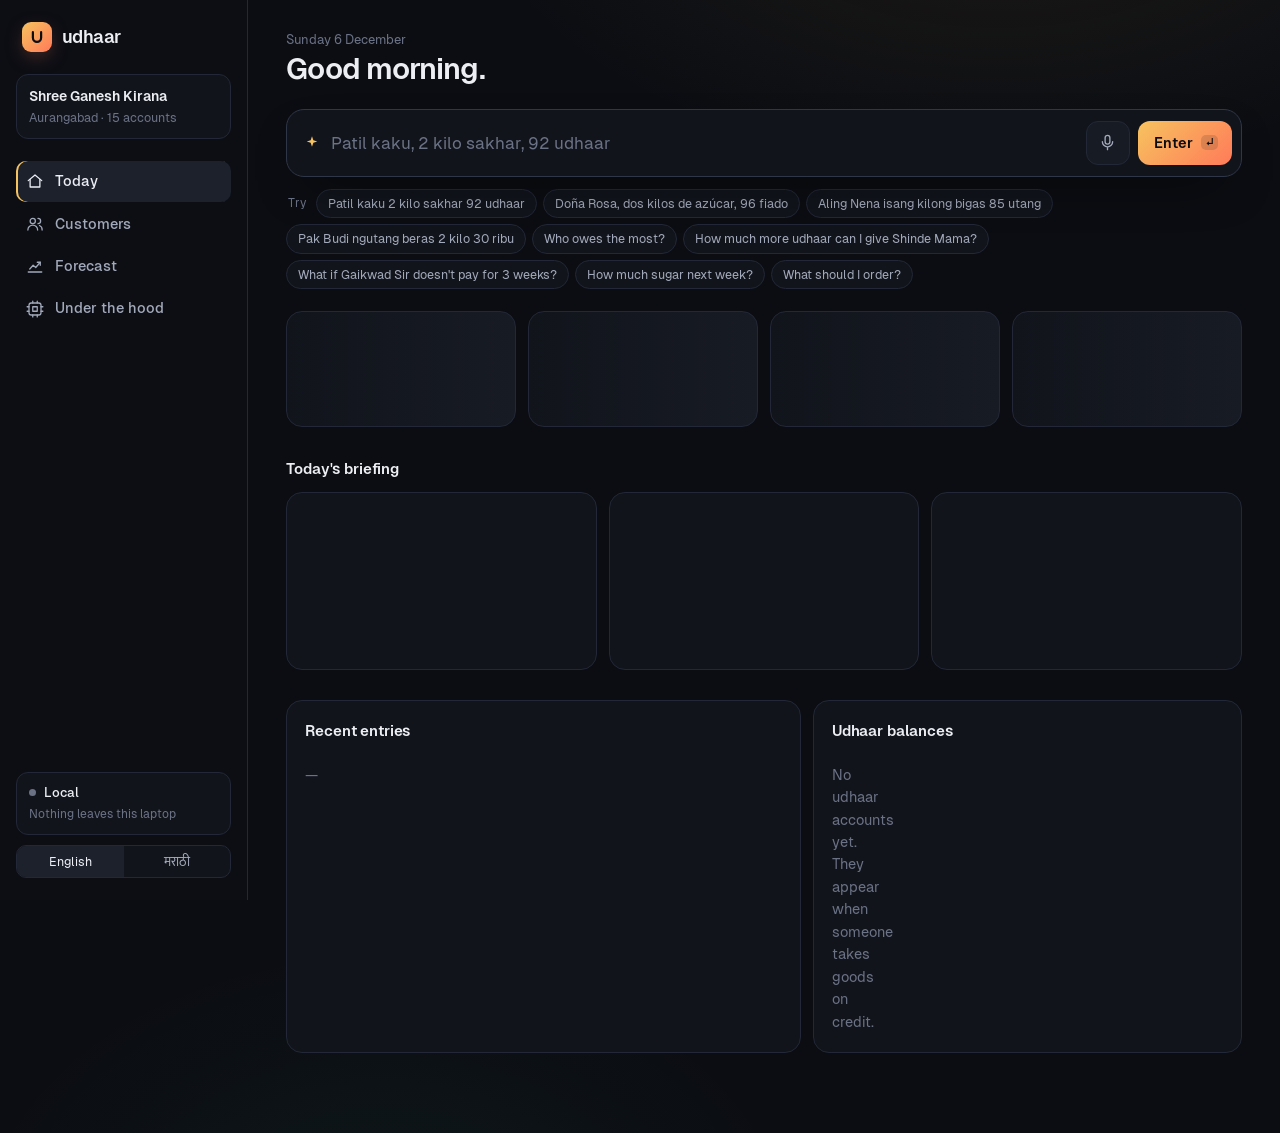
==== commit da468dde: "home page" ====
--- a/static/index.html
+++ b/static/index.html
@@ -14,10 +14,10 @@
 <div class="app">
   <!-- SIDEBAR -->
   <aside class="side">
-    <div class="brand">
+    <a class="brand" href="/" aria-label="Udhaar home" style="text-decoration:none;color:inherit">
       <span class="logo" aria-hidden="true"><svg viewBox="0 0 32 32"><path d="M10 9v8a6 6 0 0 0 12 0V9"/></svg></span>
       <span class="wordmark">udhaar</span>
-    </div>
+    </a>
 
     <div class="shop">
       <div class="shop-name" id="shopName">Shree Ganesh Kirana</div>
--- a/static/app.css
+++ b/static/app.css
@@ -347,3 +347,37 @@
   .facts{grid-template-columns:1fr 1fr}
 }
 @media (prefers-reduced-motion:reduce){*,*::before,*::after{animation:none!important;transition:none!important}}
+
+/* agent trace, credit ladder, price check */
+.reply thead th{font-size:11.5px;font-weight:500;color:var(--ink-3);text-align:left;padding:0 0 4px}
+.reply thead th:not(:first-child){text-align:right}
+.ladder{margin:16px 0 4px;padding-right:34px}
+.ladder .plot{position:relative;height:110px;border-left:1px solid var(--line-2);border-bottom:1px solid var(--line-2)}
+.ladder svg{position:absolute;inset:0;width:100%;height:100%;overflow:visible}
+.ladder .ln{fill:none;stroke:var(--brand);stroke-width:2;vector-effect:non-scaling-stroke;stroke-linejoin:round}
+.ladder .fill{fill:var(--brand);opacity:.08}
+.ladder .lv{position:absolute;left:0;right:0;border-top:1px dashed;opacity:.75}
+.ladder .lv span{position:absolute;right:-34px;top:-8px;font-size:11px}
+.ladder .lv.hi{border-color:var(--risk);color:var(--risk)} .ladder .lv.wa{border-color:var(--warn);color:var(--warn)}
+.ladder .lim{position:absolute;top:0;bottom:0;border-left:1.5px solid var(--accent)}
+.ladder .lim span{position:absolute;top:-2px;left:6px;font-size:11.5px;color:var(--accent);white-space:nowrap;background:var(--panel);padding:0 4px;border-radius:4px}
+.ladder .ax{position:relative;height:18px;font-size:11px;color:var(--ink-3)}
+.ladder .ax span{position:absolute;top:4px;transform:translateX(-50%);white-space:nowrap}
+.ladder .ax span:first-child{transform:none} .ladder .ax span:last-child{transform:translateX(-100%)}
+.ladder .cap{font-size:11.5px;color:var(--ink-3);margin-top:4px}
+.trace{margin-top:12px;font-size:12.5px;color:var(--ink-3)}
+.trace summary{cursor:pointer;list-style:none;display:inline-flex;align-items:center;gap:6px}
+.trace summary::-webkit-details-marker{display:none}
+.trace summary::before{content:"";width:6px;height:6px;border-right:1.5px solid currentColor;border-bottom:1.5px solid currentColor;transform:rotate(-45deg);transition:transform .2s var(--ease)}
+.trace[open] summary::before{transform:rotate(45deg)}
+.trace ol{margin:8px 0 0;padding:0;list-style:none;counter-reset:t;border-left:1px solid var(--line-2);margin-left:3px}
+.trace li{counter-increment:t;display:flex;justify-content:space-between;gap:12px;padding:4px 0 4px 14px;position:relative}
+.trace li::before{content:"";position:absolute;left:-4px;top:10px;width:7px;height:7px;border-radius:50%;background:var(--panel);border:1.5px solid var(--brand)}
+.trace .tn{color:var(--ink-2)} .trace .tn i{font-style:normal;color:var(--ink-3);margin-left:4px}
+.trace .te{white-space:nowrap;font-variant-numeric:tabular-nums}
+.price{margin-top:12px;font-size:13.5px;padding:10px 12px;border-radius:10px;animation:rise .3s var(--ease)}
+.price.ok{color:var(--accent);background:var(--accent-soft);display:inline-block;padding:5px 10px;font-size:12.5px}
+.price.odd{background:var(--warn-soft);color:var(--ink);border:1px solid color-mix(in srgb,var(--warn) 40%,transparent);display:flex;flex-wrap:wrap;align-items:center;justify-content:space-between;gap:10px}
+.price.odd i{font-style:normal;color:var(--ink-3);font-size:12px;margin-left:4px}
+.price.odd .acts{margin:0}
+.lim-sect .lim-a{margin:0 0 4px;font-size:15px;line-height:1.5;color:var(--ink)}
